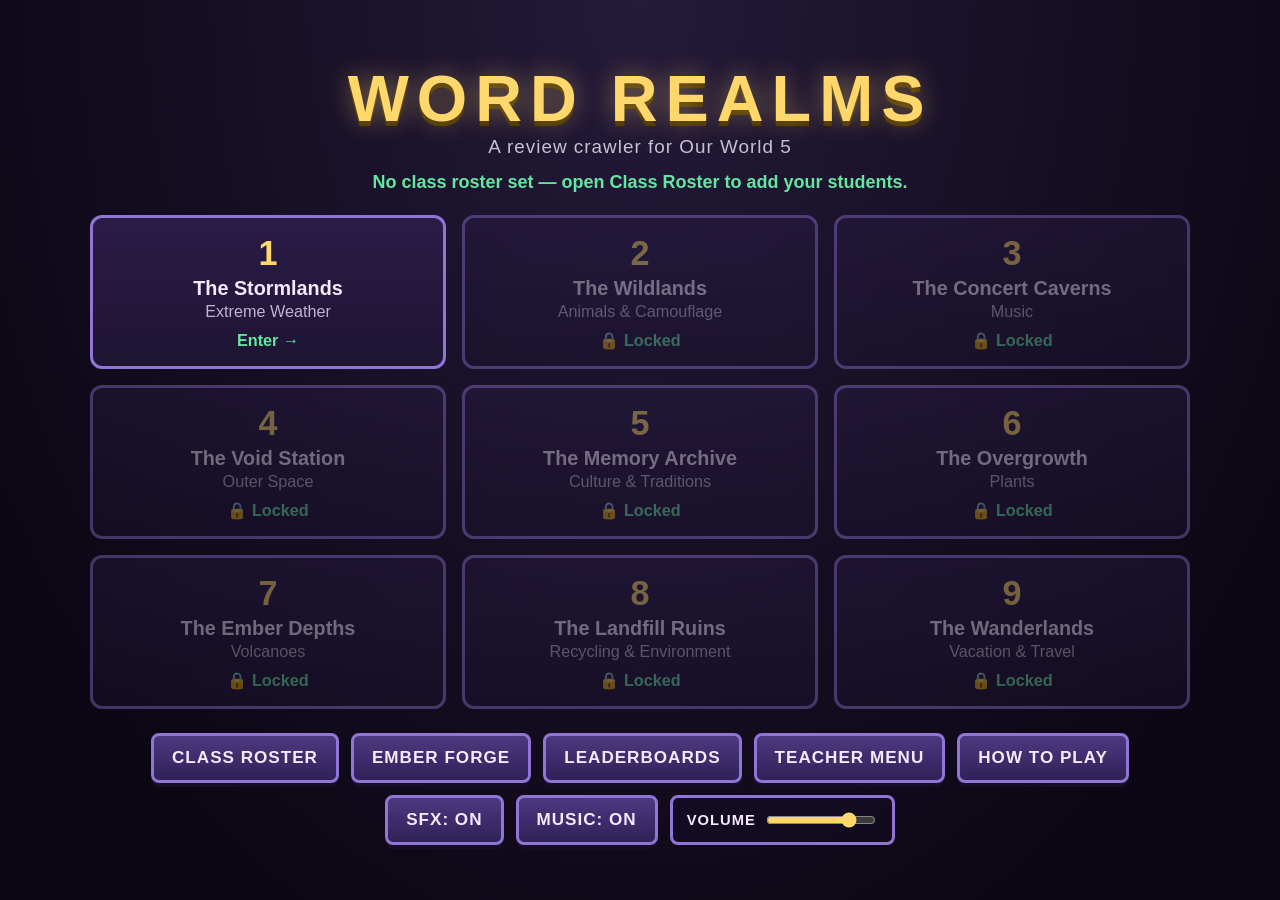
==== index.html @ d99be11b "Add files via upload" ====
<!DOCTYPE html>
<html lang="en">
<head>
<meta charset="UTF-8">
<meta name="viewport" content="width=device-width, initial-scale=1.0">
<title>Word Realms — Our World 5 Review Crawler</title>
<link rel="icon" href="favicon.png">
<link rel="stylesheet" href="css/style.css">
</head>
<body>
<div id="app">

  <!-- ===================== MAIN MENU ===================== -->
  <section id="screen-menu" class="screen active">
    <div class="menu-wrap">
      <h1 class="game-title">WORD REALMS</h1>
      <div class="subtitle">A review crawler for Our World 5</div>
      <div class="class-strip" id="class-strip"></div>
      <div id="realm-select" class="realm-grid"></div>
      <div class="menu-buttons">
        <button id="btn-roster"  class="pixel-btn small">Class Roster</button>
        <button id="btn-forge"   class="pixel-btn small">Ember Forge</button>
        <button id="btn-scores"  class="pixel-btn small">Leaderboards</button>
        <button id="btn-teacher" class="pixel-btn small">Teacher Menu</button>
        <button id="btn-howto"   class="pixel-btn small">How To Play</button>
        <button id="btn-sound"   class="pixel-btn small">SFX: On</button>
        <button id="btn-music"   class="pixel-btn small">Music: On</button>
        <label class="vol-wrap">Volume
          <input id="vol-slider" type="range" min="0" max="100" value="80">
        </label>
      </div>
    </div>
  </section>

  <!-- ===================== ROSTER ===================== -->
  <section id="screen-roster" class="screen">
    <div class="panel-card">
      <h2>Class Roster</h2>
      <p>The game picks a student at random for each turn. Enter the class
         name and one student per line.</p>
      <label class="field-label">Class name</label>
      <input id="roster-class" type="text" placeholder="e.g. 5B0" maxlength="20">
      <label class="field-label">Party name <span class="inv-note">— what this class calls their adventuring party</span></label>
      <input id="roster-party" type="text" placeholder="e.g. The Thunder Wolves" maxlength="28">
      <label class="field-label">Students (one per line)</label>
      <textarea id="roster-names" rows="9"
        placeholder="GORD&#10;MINH&#10;LAN&#10;KHANH"></textarea>
      <div class="roster-count" id="roster-count"></div>
      <div class="row-buttons">
        <button id="roster-save"  class="pixel-btn">Save Roster</button>
        <button id="roster-close" class="pixel-btn ghost">Back</button>
      </div>
    </div>
  </section>

  <!-- ===================== EMBER FORGE ===================== -->
  <section id="screen-forge" class="screen">
    <div class="panel-card wide">
      <h2>The Ember Forge</h2>
      <p class="shop-intro">Ember is what the storm leaves behind — banked at the
         end of every run, won or lost. Spend it here and the upgrade is
         <b>permanent for this class</b>.
         <span class="shop-purse">Ember: <b id="forge-ember">0</b></span></p>
      <div class="tile-grid" id="forge-grid"></div>
      <div class="shop-feedback" id="forge-feedback"></div>
      <div class="row-buttons">
        <button id="forge-close" class="pixel-btn">Back</button>
      </div>
    </div>
  </section>

  <!-- ===================== LEADERBOARDS ===================== -->
  <section id="screen-scores" class="screen">
    <div class="panel-card wide">
      <h2>Leaderboards</h2>
      <div class="tabs">
        <button class="tab-btn active" data-tab="tab-class">Classes</button>
        <button class="tab-btn" data-tab="tab-students">Warriors</button>
      </div>
      <div id="tab-class" class="tab-panel active"></div>
      <div id="tab-students" class="tab-panel"></div>
      <button id="scores-close" class="pixel-btn">Back</button>
    </div>
  </section>

  <!-- ===================== TEACHER ===================== -->
  <section id="screen-teacher" class="screen">
    <div class="panel-card">
      <h2>Teacher Menu</h2>
      <div id="teacher-pin-view">
        <p>Enter PIN to manage realm access.</p>
        <input id="pin-input" type="password" maxlength="6" inputmode="numeric"
               placeholder="PIN">
        <button id="pin-submit" class="pixel-btn">Unlock</button>
        <p class="hint">Default PIN is 1234 — change it in js/config.js</p>
        <div id="pin-error" class="error-text"></div>
      </div>
      <div id="teacher-controls" style="display:none;">
        <p>Tick a realm to open it for the class.</p>
        <div id="teacher-realm-list" class="teacher-realm-list"></div>
        <label class="teacher-row">
          <input type="checkbox" id="auto-unlock-toggle">
          Auto-unlock the next realm when this class clears one
        </label>
        <label class="teacher-row">
          <input type="checkbox" id="perks-toggle">
          Ember Forge perks active for this class
        </label>

        <label class="teacher-row">
          <input type="checkbox" id="coach-toggle">
          Explain each mechanic the first time it appears
        </label>
        <label class="teacher-row">
          <input type="checkbox" id="short-toggle">
          Short realm — a 9-room map for a single period
        </label>

        <h3 class="inv-head">Save file <span class="inv-note">— this is the only copy</span></h3>
        <div class="row-buttons" style="margin-top:6px;">
          <button id="btn-save-export" class="pixel-btn small">Download save</button>
          <label class="pixel-btn small" style="cursor:pointer;">Restore from file
            <input id="save-import-file" type="file" accept="application/json" style="display:none;">
          </label>
          <button id="btn-coach-reset" class="pixel-btn small ghost">Reset explanations</button>
        </div>

        <h3 class="inv-head">Class list <span class="inv-note">— remove a student who has left</span></h3>
        <div id="teacher-students" class="teacher-student-list"></div>

        <div class="danger-zone">
          <button id="btn-reset-run"  class="pixel-btn danger">Reset Current Run</button>
          <button id="btn-new-term"   class="pixel-btn danger">New Term (keep the class list)</button>
          <button id="btn-factory"    class="pixel-btn danger">Factory Reset (wipe everything)</button>
        </div>
        <div id="confirm-box" class="confirm-box" style="display:none;">
          <div id="confirm-text"></div>
          <div class="row-buttons">
            <button id="confirm-yes" class="pixel-btn danger">Yes, do it</button>
            <button id="confirm-no"  class="pixel-btn ghost">Cancel</button>
          </div>
        </div>
      </div>
      <button id="btn-teacher-close" class="pixel-btn ghost">Close</button>
    </div>
  </section>

  <!-- ===================== HOW TO PLAY ===================== -->
  <section id="screen-howto" class="screen">
    <div class="panel-card wide">
      <h2>How To Play</h2>
      <ul class="howto-list">
        <li><b>Choose a hero</b> at the start of each run - each begins with a
            different advantage.</li>
        <li>The game picks one student per turn. Use <b>Reroll</b> if they're absent.</li>
        <li><b>Fight</b> rooms take 2 correct answers, <b>Elite</b> rooms take 5.
            Elites always drop a relic.</li>
        <li>Watch the monster's <b>intent</b> underneath it - it tells you what is
            coming and when. Its clock counts down one step per
            answer from anyone in the class, not only when you answer wrongly.</li>
        <li><b>Last Stand.</b> The first time the party runs out of hearts, one
            student gets a single sudden-death question. Answer it and the party
            gets back up with one heart. Miss it and the run is over. Once per
            run only.</li>
        <li><b>Grammar questions pay more shards but cost 2 hearts if you get them
            wrong.</b> Vocabulary costs 1.</li>
        <li><b>Brace</b> to defend: you still answer a question, but a correct answer
            blocks the incoming attack instead of damaging the monster, and clears
            any debuff.</li>
        <li><b>Stakes.</b> Before the options appear, decide how much you are
            putting on the answer. <b>SAFE</b> plays normally. <b>RISKY</b> pays
            double shards and makes a mistake cost double. Backing yourself when
            you know it is the whole skill.</li>
        <li><b>Focus</b> — once per fight, the whole class answers together.
            Get it right and 2 answers are struck off the monster's clock. It
            buys time, never damage, so the fight runs <i>longer</i>.</li>
        <li>At a <b>Campfire</b> there is time for <b>one</b> thing only: Mend
            hearts, Repair shields, or Sharpen for a permanent extra heart.</li>
        <li><b>Shields</b> (blue) soak damage before your hearts do and do NOT
            come back on their own. Only a Campfire Repair, a Patch Kit or
            better armour restores them.</li>
        <li>On a question whose clue alone tells you what to say, <b>RISKY</b>
            goes further: the options vanish and you say the answer out loud for
            <b>triple</b> shards. It is never offered where the options ARE the
            question. Nothing in this game ever makes a fight shorter — the
            questions are the point.</li>
        <li><b>Elite rooms ask harder questions</b> — they test whether you can
            use the language, not just recognise it. Wrong costs 2 hearts;
            right pays the most shards in the game. The Boss asks them too.</li>
        <li>You can open the pack <b>during a fight</b>. The student still
            answers their question, but the party doesn't attack that turn.</li>
        <li>Watch the countdown on the monster's intent. It counts in
            <b>answers from anybody</b>, not just your own turns, and turns red
            when the next answer sets it off.</li>
        <li><b>Team Up</b> brings in a partner, but the monster recovers HP while
            you confer.</li>
        <li>Three correct answers in a row blocks the next attack; five gives
            shards and a potion.</li>
        <li><b>Shops</b> appear deeper in the map, once you have shards to spend.</li>
        <li>Between runs, spend banked <b>Ember</b> in the <b>Ember Forge</b> on
            permanent upgrades for your class. A lost run still buys something.</li>
        <li>The <b>Boss</b> tests everything the class hasn't faced yet.</li>
        <li>Lose all hearts a second time and the run ends - but the party banks
            Ember or keeps a relic for next time.</li>
      </ul>
      <button id="btn-howto-close" class="pixel-btn">Close</button>
    </div>
  </section>


  <!-- ===================== HERO SELECT ===================== -->
  <section id="screen-hero" class="screen">
    <div class="hero-select-wrap">
      <h2 class="hero-select-title">CHOOSE YOUR CHAMPION</h2>
      <div class="hero-select-sub" id="hero-select-sub">One hero leads the party through this realm.</div>
      <div class="hero-grid" id="hero-grid"></div>
      <div class="row-buttons hero-select-actions">
        <button id="hero-confirm" class="pixel-btn" disabled>Begin the Descent</button>
        <button id="hero-cancel"  class="pixel-btn ghost">Back</button>
      </div>
    </div>
  </section>

  <!-- ===================== MAP ===================== -->
  <section id="screen-map" class="screen">
    <div class="hud-top">
      <div class="hud-block hud-left">
        <div class="portrait" id="hud-portrait"><img alt=""></div>
        <div class="hud-ident">
          <div class="hero-title" id="hud-hero-name">—</div>
          <div class="party-title" id="hud-party-name">—</div>
          <div class="hearts" id="hud-hearts"></div>
        </div>
      </div>
      <div class="hud-block hud-mid">
        <div class="realm-name" id="hud-realm-name"></div>
        <div class="relic-strip" id="hud-relic-strip"></div>
      </div>
      <div class="hud-block currency">
        <span class="badge"><span class="icon-shard"></span><span id="hud-shards">0</span></span>
        <span class="badge ember"><span class="icon-ember"></span><span id="hud-ember">0</span></span>
        <span class="badge potions" id="hud-potions" title="Potions">No potions</span>
        <span class="badge streak" id="hud-streak" title="Answer streak">Streak 0</span>
        <span class="badge relics" id="hud-relics" title="Relics">—</span>
      </div>
    </div>

    <div class="map-viewport" id="map-viewport">
      <div class="map-canvas" id="map-canvas"></div>
    </div>

    <div class="turn-bar">
      <div class="turn-student">
        <span class="turn-label">Now choosing:</span>
        <span class="student-name" id="map-student">—</span>
        <button id="btn-reroll" class="pixel-btn tiny">Reroll (absent)</button>
      </div>
      <div class="turn-hint" id="turn-hint">Pick a glowing room to enter</div>
      <div class="map-footer">
        <button id="btn-inventory" class="pixel-btn tiny">Inventory</button>
        <button id="btn-recenter"   class="pixel-btn tiny ghost">Recentre</button>
        <button id="btn-map-teacher" class="pixel-btn tiny ghost">Teacher</button>
        <button id="btn-end-run"     class="pixel-btn tiny danger">End Run</button>
        <button id="btn-map-menu"    class="pixel-btn tiny ghost">Menu</button>
      </div>
    </div>
  </section>

  <!-- ===================== ENCOUNTER ===================== -->
  <section id="screen-encounter" class="screen">
    <div class="hud-top">
      <div class="hud-block hud-left">
        <div class="portrait" id="enc-portrait"><img alt=""></div>
        <div class="hud-ident">
          <div class="hero-title" id="enc-hero-name">—</div>
          <div class="party-title" id="enc-party-name">—</div>
          <div class="hearts" id="enc-hearts"></div>
        </div>
      </div>
      <div class="hud-block hud-mid">
        <div class="realm-name" id="enc-realm-name"></div>
        <div class="relic-strip" id="enc-relic-strip"></div>
      </div>
      <div class="hud-block currency">
        <span class="badge"><span class="icon-shard"></span><span id="enc-shards">0</span></span>
        <span class="badge ember"><span class="icon-ember"></span><span id="enc-ember">0</span></span>
      </div>
    </div>

    <div class="corridor" id="corridor">
      <div class="sky" id="corridor-sky"></div>
      <div class="ceiling"></div>
      <div class="floor"></div>
      <div class="wallseg w1"></div>
      <div class="wallseg w2"></div>
      <div class="wallseg w3"></div>
      <div class="wallseg w4"></div>
      <div class="torch t-l"></div>
      <div class="torch t-r"></div>
      <div class="torch t-l2"></div>
      <div class="torch t-r2"></div>

      <div class="combatant hero-side" id="hero-stage">
        <img id="hero-sprite" class="hero-sprite" alt="">
        <div class="shield-row" id="hero-shields"></div>
      </div>
      <!-- The monster's nameplate, HP and intent sit BELOW the sprite. Above
           it they were clipped off the top of the corridor on a 16:9 TV. -->
      <div class="combatant foe-side" id="monster-stage">
        <div class="foe-status" id="monster-status"></div>
        <img id="monster-sprite" class="monster-sprite" alt="">
        <div class="foe-info">
          <div class="foe-info-row">
            <div class="nameplate" id="monster-name"></div>
            <div class="monster-hp" id="monster-hp"></div>
          </div>
          <div class="intent" id="monster-intent"></div>
        </div>
      </div>
      <img id="room-scenery" class="room-scenery" alt="">
      <div class="slash-fx" id="slash-fx"></div>
      <div class="vignette"></div>
      <div class="arena-announce" id="enc-announce"></div>
      <div class="hit-flash" id="hit-flash"></div>
    </div>

    <div class="panel">
      <div class="panel-head">
        <div class="who" id="enc-who">—</div>
        <div class="turn-chip">
          <span class="turn-label">Turn:</span>
          <span class="student-name" id="enc-student">—</span>
          <button id="btn-reroll-enc" class="pixel-btn tiny">Reroll</button>
        </div>
      </div>
      <div class="q" id="enc-question">—</div>
      <div class="stake-gate" id="enc-stake-gate" style="display:none;"></div>
      <div class="commit-say" id="enc-commit-say" style="display:none;">
        <div class="cs-title">Say the answer out loud.</div>
        <div class="cs-sub">The class decides. No options, triple shards.</div>
        <div class="cs-buttons">
          <button class="pixel-btn cs-yes" data-side="enc">They got it</button>
          <button class="pixel-btn danger cs-no" data-side="enc">Not quite</button>
        </div>
      </div>
      <div class="choices" id="enc-choices"></div>
      <div class="panel-foot">
        <div class="enc-feedback" id="enc-feedback"></div>
        <button id="btn-use-item" class="pixel-btn tiny" style="display:none;">Use an Item</button>
        <button id="btn-focus" class="pixel-btn tiny focus">Focus (whole class)</button>
        <button id="btn-brace" class="pixel-btn tiny brace">Brace</button>
        <button id="btn-teamup" class="pixel-btn tiny teamup">Team Up (+1 monster HP)</button>
      </div>
    </div>
  </section>

  <!-- ===================== BOSS ===================== -->
  <section id="screen-boss" class="screen">
    <div class="hud-top">
      <div class="hud-block hud-left">
        <div class="portrait" id="boss-portrait"><img alt=""></div>
        <div class="hud-ident">
          <div class="hero-title" id="boss-hero-name">—</div>
          <div class="party-title" id="boss-party-name">—</div>
          <div class="hearts" id="boss-hearts"></div>
        </div>
      </div>
      <div class="hud-block hud-mid">
        <div class="realm-name" id="boss-realm-name"></div>
        <div class="relic-strip" id="boss-relic-strip"></div>
      </div>
      <div class="hud-block currency">
        <span class="badge"><span class="icon-shard"></span><span id="boss-shards">0</span></span>
      </div>
    </div>

    <div class="corridor boss-corridor" id="boss-corridor">
      <div class="sky" id="boss-sky"></div>
      <div class="ceiling"></div>
      <div class="floor"></div>
      <div class="wallseg w1"></div>
      <div class="wallseg w2"></div>
      <div class="wallseg w3"></div>
      <div class="wallseg w4"></div>
      <div class="combatant hero-side" id="boss-hero-stage">
        <img id="boss-hero-sprite" class="hero-sprite" alt="">
        <div class="shield-row" id="boss-hero-shields"></div>
      </div>
      <div class="combatant foe-side huge" id="boss-stage">
        <div class="foe-status" id="boss-status"></div>
        <img id="boss-sprite" class="monster-sprite boss-sprite" alt="">
        <div class="foe-info">
          <div class="foe-info-row">
            <div class="nameplate" id="boss-name"></div>
            <div class="monster-hp boss-hp" id="boss-hp"></div>
          </div>
          <div class="intent" id="boss-intent"></div>
        </div>
      </div>
      <div class="slash-fx" id="boss-slash-fx"></div>
      <div class="vignette"></div>
      <div class="arena-announce" id="boss-announce"></div>
      <div class="hit-flash" id="boss-hit-flash"></div>
    </div>

    <div class="panel">
      <div class="panel-head">
        <div class="who" id="boss-who">—</div>
        <div class="turn-chip">
          <span class="turn-label">Turn:</span>
          <span class="student-name" id="boss-student">—</span>
          <button id="btn-reroll-boss" class="pixel-btn tiny">Reroll</button>
        </div>
      </div>
      <div class="q" id="boss-question">—</div>
      <div class="stake-gate" id="boss-stake-gate" style="display:none;"></div>
      <div class="commit-say" id="boss-commit-say" style="display:none;">
        <div class="cs-title">Say the answer out loud.</div>
        <div class="cs-sub">The class decides. No options, triple shards.</div>
        <div class="cs-buttons">
          <button class="pixel-btn cs-yes" data-side="boss">They got it</button>
          <button class="pixel-btn danger cs-no" data-side="boss">Not quite</button>
        </div>
      </div>
      <div class="choices" id="boss-choices"></div>
      <div class="panel-foot">
        <div class="enc-feedback" id="boss-feedback"></div>
        <button id="btn-use-item-boss" class="pixel-btn tiny" style="display:none;">Use an Item</button>
        <button id="btn-focus-boss" class="pixel-btn tiny focus">Focus (whole class)</button>
        <button id="btn-brace-boss" class="pixel-btn tiny brace">Brace</button>
        <button id="btn-teamup-boss" class="pixel-btn tiny teamup">Team Up (+1 boss HP)</button>
      </div>
    </div>
  </section>

  <!-- ===================== RESULT ===================== -->
  <section id="screen-result" class="screen">
    <div class="panel-card result-card">
      <h2 id="result-title">Realm Cleared!</h2>
      <div id="result-body"></div>
      <div class="row-buttons">
        <button id="btn-play-again" class="pixel-btn">Play This Realm Again</button>
        <button id="btn-result-menu" class="pixel-btn ghost">Back to Menu</button>
      </div>
    </div>
  </section>


  <!-- ===================== PAUSE ===================== -->
  <div id="pause-layer" class="pause-layer">
    <div class="pause-card">
      <div class="pause-title">PAUSED</div>
      <div class="pause-sub" id="pause-sub">The storm waits.</div>
      <div class="pause-buttons">
        <div class="pause-vol">
          <label for="pause-music-vol">Music volume</label>
          <input id="pause-music-vol" type="range" min="0" max="100" value="80">
          <span id="pause-music-val">80%</span>
          <button id="pause-music-toggle" class="pixel-btn tiny ghost">Music: On</button>
        </div>
        <button id="pause-resume"  class="pixel-btn">Resume</button>
        <button id="pause-award"   class="pixel-btn" style="display:none;">Award this answer</button>
        <button id="pause-restart" class="pixel-btn ghost">Restart this realm</button>
        <button id="pause-teacher" class="pixel-btn ghost">Teacher Menu</button>
        <button id="pause-exit"    class="pixel-btn danger">Exit to Menu</button>
      </div>
      <div class="pause-hint">Press <b>ESC</b> to resume</div>
    </div>
  </div>

  <!-- ===================== REWARD / INFO POPUP ===================== -->
  <div id="popup-layer" class="popup-layer">
    <div class="popup-card" id="popup-card">
      <div class="popup-banner" id="popup-banner">REWARD</div>
      <img class="popup-icon" id="popup-icon" alt="">
      <div class="popup-title" id="popup-title"></div>
      <div class="popup-effect" id="popup-effect"></div>
      <div class="popup-desc" id="popup-desc"></div>
      <div class="popup-extra" id="popup-extra"></div>
      <button id="popup-continue" class="pixel-btn">Continue</button>
    </div>
  </div>

  <!-- ===================== INVENTORY ===================== -->
  <section id="screen-inventory" class="screen">
    <div class="panel-card wide">
      <h2>Party Inventory</h2>
      <div class="inv-summary" id="inv-summary"></div>
      <h3 class="inv-head">Equipment <span class="inv-note">— one weapon, one armour</span></h3>
      <div class="tile-grid" id="inv-gear"></div>
      <h3 class="inv-head">Relics <span class="inv-note">— permanent for this run</span></h3>
      <div class="tile-grid" id="inv-relics"></div>
      <h3 class="inv-head">Potions <span class="inv-note">— one use each</span></h3>
      <div class="tile-grid" id="inv-potions"></div>
      <div class="row-buttons">
        <button id="inv-close" class="pixel-btn">Back</button>
      </div>
    </div>
  </section>

  <!-- ===================== SHOP ===================== -->
  <section id="screen-shop" class="screen">
    <div class="panel-card wide">
      <img class="shop-stall" id="shop-stall" src="assets/scenery/stall.png" alt="">
      <h2>The Storm Pedlar</h2>
      <p class="shop-intro">"Shards for goods, no haggling. The storm waits for
         no one." <span class="shop-purse">Shards: <b id="shop-shards">0</b></span></p>
      <h3 class="inv-head">Relics</h3>
      <div class="tile-grid" id="shop-relics"></div>
      <h3 class="inv-head">Potions</h3>
      <h3 class="shop-head">Weapons &amp; Armour</h3>
      <div class="tile-grid" id="shop-gear"></div>
      <div class="tile-grid" id="shop-potions"></div>
      <div class="shop-feedback" id="shop-feedback"></div>
      <div class="row-buttons">
        <button id="shop-leave" class="pixel-btn">Leave the shop</button>
      </div>
    </div>
  </section>

</div>

<script src="js/config.js"></script>
<script src="js/audio.js"></script>
<script src="js/music.js"></script>
<script src="js/announce.js"></script>
<script src="js/items.js"></script>
<script src="js/heroes.js"></script>
<script src="js/forge.js"></script>
<script src="js/stakes.js"></script>
<script src="js/coach.js"></script>
<script src="js/content.js"></script>
<script src="js/mapgen.js"></script>
<script src="js/combat.js"></script>
<script src="js/state.js"></script>
<script src="js/ui.js"></script>
<script src="js/main.js"></script>
</body>
</html>
---- css/style.css ----
/* ===========================================================================
   WORD REALMS - stylesheet
   Text is deliberately large: this is read from across a classroom on a TV.
   =========================================================================== */
:root {
  --bg:          #120b1e;
  --panel:       #1e1433;
  --panel-light: #2a1c46;
  --accent:      #7a5ec4;
  --accent-light:#9075d6;
  --gold:        #ffd76a;
  --good:        #63e6a0;
  --bad:         #ff5470;
  --text:        #f4e9ff;
  --ink:         #0c0714;
}
* { box-sizing: border-box; }
html, body {
  margin: 0; padding: 0; height: 100%;
  background: var(--bg); color: var(--text);
  font-family: 'Trebuchet MS', 'Segoe UI', Tahoma, sans-serif;
  font-size: 18px;
  overflow: hidden;
}
img { image-rendering: pixelated; image-rendering: crisp-edges; }
#app { position: relative; width: 100vw; height: 100vh; }

.screen {
  position: absolute; inset: 0;
  display: none; flex-direction: column;
  background: radial-gradient(ellipse at top, #241a3a 0%, #0c0714 80%);
}
.screen.active { display: flex; }

/* ---------------------------- buttons / cards ---------------------------- */
.pixel-btn {
  font-family: inherit; font-weight: 800; letter-spacing: 1px;
  text-transform: uppercase; color: var(--text); font-size: 1rem;
  background: linear-gradient(#4c3980, #2f2159);
  border: 3px solid var(--accent-light); border-radius: 8px;
  padding: 14px 24px; cursor: pointer; box-shadow: 0 4px 0 #150e26;
  transition: transform .05s ease, filter .1s ease;
}
.pixel-btn:hover  { filter: brightness(1.18); }
.pixel-btn:active { transform: translateY(3px); box-shadow: 0 1px 0 #150e26; }
.pixel-btn.small  { font-size: .95rem; padding: 12px 18px; }
.pixel-btn.tiny   { font-size: .8rem;  padding: 8px 12px; box-shadow: 0 3px 0 #150e26; }
.pixel-btn.ghost  { background: transparent; box-shadow: none; }
.pixel-btn.danger { background: linear-gradient(#803949, #591626); border-color: var(--bad); }
.pixel-btn.teamup { background: linear-gradient(#2f6a5c, #1c4238); border-color: var(--good); }
.pixel-btn:disabled { opacity: .4; cursor: not-allowed; filter: grayscale(.6); }

.panel-card {
  margin: auto; max-width: 780px; width: 92%; max-height: 92vh; overflow-y: auto;
  background: linear-gradient(var(--panel-light), var(--panel));
  border: 3px solid var(--accent); border-radius: 16px;
  padding: 30px 34px; box-shadow: 0 14px 44px rgba(0,0,0,.55);
}
.panel-card.wide { max-width: 1000px; }
.panel-card h2 { margin: 0 0 14px; color: var(--gold); font-size: 2rem; letter-spacing: 1px; }
.panel-card p  { line-height: 1.55; }
.panel-card .hint { font-size: .85rem; opacity: .7; }
.error-text { color: var(--bad); min-height: 1.2em; font-weight: 700; }
.row-buttons { display: flex; gap: 12px; flex-wrap: wrap; margin-top: 18px; }

.field-label { display:block; margin: 14px 0 6px; font-weight: 700; color: var(--gold); }
input[type=text], input[type=password], textarea {
  width: 100%; font-family: inherit; font-size: 1.05rem; padding: 12px 14px;
  border-radius: 8px; border: 2px solid var(--accent);
  background: #10081c; color: var(--text);
}
textarea { resize: vertical; line-height: 1.5; }
#pin-input { width: auto; margin-right: 10px; }
.roster-count { margin-top: 10px; color: var(--good); font-weight: 700; }

.teacher-realm-list { display: flex; flex-direction: column; gap: 10px; margin: 16px 0; }
.teacher-row { display: flex; align-items: center; gap: 10px; font-size: 1rem; }
.teacher-row input { width: 20px; height: 20px; }
.danger-zone { display: flex; gap: 12px; flex-wrap: wrap; margin-top: 20px;
  border-top: 2px solid #4a2a3a; padding-top: 18px; }
.confirm-box { margin-top: 16px; padding: 16px; border: 2px solid var(--bad);
  border-radius: 10px; background: rgba(90,20,35,.35); }
.howto-list { line-height: 1.7; font-size: 1.05rem; padding-left: 22px; }
.howto-list li { margin-bottom: 10px; }

/* ------------------------------- menu ----------------------------------- */
.menu-wrap { margin: auto; text-align: center; max-width: 1100px; width: 94%; }
.game-title {
  font-size: 3.6rem; letter-spacing: 8px; margin: 6px 0 0; color: var(--gold);
  text-shadow: 0 0 24px rgba(255,215,106,.45), 0 5px 0 #4a3200;
}
.subtitle { opacity: .8; margin-bottom: 14px; letter-spacing: 1px; font-size: 1.05rem; }
.class-strip { margin-bottom: 18px; font-weight: 800; color: var(--good); min-height: 1.4em; }
.realm-grid { display: grid; grid-template-columns: repeat(3, 1fr); gap: 16px; margin-bottom: 24px; }
.realm-card {
  background: linear-gradient(var(--panel-light), var(--panel));
  border: 3px solid var(--accent-light); border-radius: 12px;
  padding: 16px 12px; cursor: pointer; transition: transform .1s ease;
}
.realm-card:hover:not(.locked):not(.notready) { transform: translateY(-4px); border-color: var(--gold); }
.realm-card.locked, .realm-card.notready { opacity: .42; cursor: not-allowed; }
.realm-card-num   { font-size: 1.9rem; color: var(--gold); font-weight: 900; }
.realm-card-name  { font-weight: 800; margin-top: 4px; font-size: 1.1rem; }
.realm-card-theme { font-size: .9rem; opacity: .75; margin-top: 2px; }
.realm-card-status{ margin-top: 10px; font-size: .9rem; color: var(--good); font-weight: 700; }
.menu-buttons { display: flex; gap: 12px; justify-content: center; flex-wrap: wrap; }

/* -------------------------------- HUD ----------------------------------- */
.hud-top {
  display: flex; align-items: center; justify-content: space-between;
  padding: 7px 20px; background: linear-gradient(#000000dd, #00000055 70%, transparent);
  position: relative; z-index: 6; gap: 14px;
}
.hud-mid { display: flex; flex-direction: column; align-items: center; gap: 5px; min-width: 0; }
.hud-mid .realm-name { font-weight: 800; letter-spacing: 1px; color: var(--gold); font-size: .95rem; }
.hud-block.currency { display: flex; gap: 10px; align-items: center; }
.badge {
  display: inline-flex; align-items: center; gap: 8px; font-size: 1.05rem;
  background: rgba(20,12,36,.78); border: 2px solid var(--accent);
  border-radius: 10px; padding: 6px 12px; font-weight: 800;
}
.badge.ember  { border-color: #ff9d5c; }
.badge.relics { border-color: var(--good); font-size: .85rem; max-width: 260px;
  overflow: hidden; text-overflow: ellipsis; white-space: nowrap; }
.icon-shard { width: 16px; height: 16px; display: inline-block;
  background: linear-gradient(135deg,#7ee8ff,#3ea0ff);
  clip-path: polygon(50% 0%,100% 38%,80% 100%,20% 100%,0% 38%); }
.icon-ember { width: 16px; height: 16px; display: inline-block; border-radius: 50%;
  background: radial-gradient(circle,#ffe08a,#ff8a3d); }

/* hearts: rotated square + two circles so the halves fuse into one point */
.hearts { display: flex; gap: 7px; }
.heart-icon { position: relative; width: 26px; height: 24px; }
.heart-icon i {
  position: absolute; background: var(--bad); display: block;
}
/* geometry: a 15px square rotated 45deg gives the bottom point; the two
   circles are diameter-15 and centred on the square's two UPPER edges. */
.heart-icon .sq { top: 6px;   left: 5px;    width: 15px; height: 15px; transform: rotate(45deg); }
.heart-icon .c1 { top: 0.7px; left: -0.3px; width: 15px; height: 15px; border-radius: 50%; }
.heart-icon .c2 { top: 0.7px; left: 10.3px; width: 15px; height: 15px; border-radius: 50%; }
.heart-icon.empty i { background: #3a2a4a; }
.heart-icon.losing { animation: heartPop .5s ease; }
@keyframes heartPop {
  0%   { transform: scale(1); filter: brightness(2); }
  40%  { transform: scale(1.5); filter: brightness(2.4); }
  100% { transform: scale(1); filter: brightness(1); }
}

/* -------------------------------- MAP ----------------------------------- */
.map-viewport { flex: 1; position: relative; overflow: hidden; }
.map-canvas { position: absolute; top: 0; left: 0; transition: transform .55s cubic-bezier(.4,0,.2,1); }
.map-svg { position: absolute; top: 0; left: 0; pointer-events: none; }
.edge          { stroke: #4a3a72; stroke-width: 3; stroke-linecap: round; }
.edge.open     { stroke: #8f7ac0; stroke-width: 3; stroke-dasharray: 7 7; }
.edge.traveled { stroke: var(--gold); stroke-width: 5; }

.map-node {
  position: absolute; transform: translate(-50%,-50%);
  width: 74px; height: 74px; cursor: default;
  display: flex; align-items: center; justify-content: center;
}
.map-node img { width: 100%; height: 100%; display: block; }
.map-node .node-label {
  position: absolute; top: 78px; left: 50%; transform: translateX(-50%);
  font-size: .78rem; white-space: nowrap; opacity: .85; font-weight: 700;
  text-shadow: 0 2px 4px #000;
}
.map-node.type-boss { width: 104px; height: 104px; }
.map-node.type-boss .node-label { top: 106px; color: var(--bad); font-size: .95rem; }
.map-node.unreachable { filter: brightness(.5) saturate(.5); }
.map-node.visited     { filter: brightness(.78) saturate(.85); }
.map-node.visited::after {
  content: '✓'; position: absolute; top: -4px; right: -4px;
  background: var(--good); color: #0c2a1c; font-weight: 900; font-size: .8rem;
  width: 22px; height: 22px; border-radius: 50%;
  display: flex; align-items: center; justify-content: center;
  border: 2px solid #0c2a1c;
}
.map-node.reachable { cursor: pointer; animation: roomPulse 1.5s infinite; }
.map-node.reachable:hover { transform: translate(-50%,-50%) scale(1.09); }
@keyframes roomPulse {
  0%,100% { filter: drop-shadow(0 0 6px rgba(255,215,106,.55)); }
  50%     { filter: drop-shadow(0 0 20px rgba(255,215,106,1)); }
}
.map-node.type-elite.reachable  { animation: elitePulse 1.3s infinite; }
.map-node.type-boss.reachable   { animation: elitePulse 1.1s infinite; }
@keyframes elitePulse {
  0%,100% { filter: drop-shadow(0 0 8px rgba(255,90,110,.6)); }
  50%     { filter: drop-shadow(0 0 24px rgba(255,90,110,1)); }
}
.elite-warning {
  position: absolute; top: -14px; left: 50%; transform: translateX(-50%);
  background: var(--bad); color: #2a0810; font-size: .65rem; font-weight: 900;
  padding: 2px 7px; border-radius: 5px; white-space: nowrap;
  border: 2px solid #2a0810;
}

/* lantern totem + footprints */
.totem {
  position: absolute; width: 46px; height: 72px; z-index: 4;
  transform: translate(-50%,-88%); pointer-events: none;
  background: url('../assets/nodes/totem_lantern.png') no-repeat center/contain;
  filter: drop-shadow(0 0 14px rgba(255,190,90,.8));
  transition: left .85s cubic-bezier(.4,0,.2,1), top .85s cubic-bezier(.4,0,.2,1);
  animation: totemBob 1.6s ease-in-out infinite;
}
@keyframes totemBob {
  0%,100% { margin-top: 0; }
  50%     { margin-top: -6px; }
}
.footprint {
  position: absolute; width: 16px; height: 20px; z-index: 3; opacity: 0;
  transform: translate(-50%,-50%); pointer-events: none;
  background: url('../assets/nodes/footprint.png') no-repeat center/contain;
  animation: stepFade 2.4s ease forwards;
}
@keyframes stepFade {
  0%   { opacity: 0; }
  15%  { opacity: .95; }
  70%  { opacity: .55; }
  100% { opacity: 0; }
}

/* turn bar under the map */
.turn-bar {
  background: linear-gradient(transparent, #000000dd 40%);
  padding: 12px 22px 16px; display: flex; align-items: center;
  justify-content: space-between; gap: 16px; flex-wrap: wrap;
}
.turn-student { display: flex; align-items: center; gap: 12px; }
.turn-label { opacity: .75; font-size: .95rem; }
.student-name {
  font-size: 1.6rem; font-weight: 900; color: var(--gold); letter-spacing: 2px;
  text-shadow: 0 2px 6px #000;
}
.turn-hint { color: var(--good); font-weight: 800; font-size: 1.05rem; }
.map-footer { display: flex; gap: 8px; }

/* ----------------------------- CORRIDOR --------------------------------- */
.corridor { position: relative; flex: 1; overflow: hidden; background: var(--ink); }
.corridor.shake { animation: shake .42s; }
@keyframes shake {
  0%,100% { transform: translate(0,0); }
  15% { transform: translate(-9px,4px); }
  30% { transform: translate(8px,-5px); }
  45% { transform: translate(-7px,-3px); }
  60% { transform: translate(6px,4px); }
  80% { transform: translate(-4px,2px); }
}

/* Gradient sky seen through the far end of the corridor, behind the monster.
   Sized to sit exactly inside the innermost wall segment (.w4). */
/* The realm's gradient sits UNDER the semi-transparent tile layers, so the
   whole corridor is tinted by the storm rather than showing a flat panel.
   .sky itself is a full-bleed overlay that carries the lightning. */
.sky {
  position: absolute; inset: 0; z-index: 5; pointer-events: none;
  overflow: hidden; mix-blend-mode: screen;
}
.corridor[data-realmsky="storm"] {
  background:
    radial-gradient(ellipse 70% 50% at 50% 42%, #4c3a8e 0%, #2c2058 45%, #140d28 100%),
    linear-gradient(180deg, #241a4a 0%, #150c2a 100%);
}
/* drifting cloud haze, also under the tiles */
.corridor[data-realmsky="storm"]::before,
.corridor[data-realmsky="storm"]::after {
  content: ''; position: absolute; z-index: 0; border-radius: 50%;
  background: rgba(160,180,255,.10); filter: blur(22px);
}
.corridor[data-realmsky="storm"]::before { left: 2%;  top: 8%;  width: 44%; height: 26%; animation: drift 34s linear infinite; }
.corridor[data-realmsky="storm"]::after  { left: 52%; top: 14%; width: 50%; height: 24%; animation: drift 48s linear infinite reverse; }
@keyframes drift { 0% { transform: translateX(-30%);} 100% { transform: translateX(120%);} }

/* full-scene lightning wash */
.sky-flash {
  position: absolute; inset: 0; opacity: 0;
  background: radial-gradient(ellipse at 50% 20%, rgba(210,225,255,.85) 0%, rgba(150,170,255,.35) 40%, transparent 72%);
  animation: skyFlash 9s ease-in-out infinite;
}
.sky-flash.f2 { animation-duration: 13s; animation-delay: 4.5s; }
@keyframes skyFlash {
  0%, 86%, 100% { opacity: 0; }
  88% { opacity: .55; }
  89% { opacity: .12; }
  91% { opacity: .42; }
  95% { opacity: 0; }
}

.sky-bolt {
  position: absolute; width: 18px; background: #eef2ff; opacity: 0;
  clip-path: polygon(52% 0%,18% 44%,44% 44%,8% 100%,90% 38%,56% 38%);
  filter: drop-shadow(0 0 22px #fff3c4) drop-shadow(0 0 46px rgba(150,190,255,.85));
  animation: flashBolt 7s ease-in-out infinite;
}
/* the big JS-driven strike: brighter, wider, and thunder lands with it */
.sky-bolt.strike {
  animation: boltStrike .6s steps(1, end);
}
@keyframes boltStrike {
  0%   { opacity: 0;   transform: scaleX(1); }
  8%   { opacity: 1;   transform: scaleX(1.5); }
  18%  { opacity: .15; transform: scaleX(1); }
  26%  { opacity: 1;   transform: scaleX(1.35); }
  42%  { opacity: .5;  transform: scaleX(1); }
  60%  { opacity: .9;  transform: scaleX(1.2); }
  100% { opacity: 0;   transform: scaleX(1); }
}
.sky-wash {
  position: absolute; inset: 0; opacity: 0; pointer-events: none;
  background:
    radial-gradient(ellipse 120% 90% at 50% 0%, rgba(226,238,255,.95) 0%,
                    rgba(160,190,255,.55) 35%, transparent 78%);
}
.sky-wash.go { animation: washStrike .76s steps(1, end); }
@keyframes washStrike {
  0%   { opacity: 0; }
  8%   { opacity: 1; }
  18%  { opacity: .1; }
  26%  { opacity: .9; }
  44%  { opacity: .25; }
  62%  { opacity: .6; }
  100% { opacity: 0; }
}
.sky-bolt.b2 { animation-duration: 11s; animation-delay: 3.2s; }
.sky-bolt.b3 { animation-duration: 9s;  animation-delay: 5.6s; }
@keyframes flashBolt {
  0%, 88%, 100% { opacity: 0; }
  90%  { opacity: .95; }
  92%  { opacity: .25; }
  94%  { opacity: .85; }
  97%  { opacity: 0; }
}

/* A painted backdrop replaces the procedural brickwork entirely. The art is
   authored at exactly the corridor's proportions (640x234 true pixels), so it
   is stretched to fill rather than cropped - nothing is ever cut off. */
/* The art is 16:9 and the corridor is a wide strip, so COVER fills the width
   edge to edge and crops from the bottom - which is the dark, empty foreground
   the question panel sits in front of anyway. Anchoring to the top keeps the
   battlements, the breach and the lightning, which is the whole picture. */
.corridor.has-backdrop {
  background-repeat: no-repeat;
  background-position: center top;
  background-size: cover;
  image-rendering: pixelated;
}
.corridor.has-backdrop .ceiling,
.corridor.has-backdrop .floor,
.corridor.has-backdrop .wallseg,
.corridor.has-backdrop .torch { display: none; }
.corridor.has-backdrop::before,
.corridor.has-backdrop::after { display: none; }

.corridor .ceiling, .corridor .floor, .corridor .wallseg {
  position: absolute; background-repeat: repeat; image-rendering: pixelated;
}
.corridor .ceiling {
  left:0; right:0; top:0; height:32%; opacity:.48; z-index:1;
  background-image: url('../assets/tiles/ceiling_storm.png'); background-size: 72px 72px;
}
.corridor .floor {
  left:0; right:0; bottom:0; height:38%; opacity:.82; z-index:1;
  background-image: url('../assets/tiles/floor_storm.png'); background-size: 72px 72px;
}
.corridor .wallseg {
  left:50%; top:50%; transform: translate(-50%,-50%);
  background-image: url('../assets/tiles/wall_storm.png'); background-size: 54px 54px;
  border: solid rgba(0,0,0,.35);
}
.corridor .w1 { width:98%; height:78%; border-width:18px; opacity:.30; }
.corridor .w2 { width:74%; height:58%; border-width:16px; opacity:.50; }
.corridor .w3 { width:50%; height:40%; border-width:12px; opacity:.75; z-index:2; background-color:transparent; }
.corridor .w4 { width:28%; height:24%; border-width:10px; opacity:.9; background-color: transparent; z-index:2; }

.corridor .torch {
  position: absolute; width: 40px; height: 74px;
  background: url('../assets/tiles/torch.png') no-repeat center/contain;
  filter: drop-shadow(0 0 16px rgba(255,160,60,.85));
  animation: flicker 1.7s ease-in-out infinite;
}
@keyframes flicker {
  0%,100% { filter: drop-shadow(0 0 12px rgba(255,150,50,.7))  brightness(1); }
  40%     { filter: drop-shadow(0 0 22px rgba(255,190,80,1))    brightness(1.18); }
  70%     { filter: drop-shadow(0 0 15px rgba(255,160,60,.85))  brightness(.95); }
}
.corridor .t-l  { left: 7%;  top: 38%; }
.corridor .t-r  { right: 7%; top: 38%; }
.corridor .t-l2 { left: 22%; top: 44%; transform: scale(.78); }
.corridor .t-r2 { right: 22%;top: 44%; transform: scale(.78); }

/* monster staging + animation states */

.monster-sprite {
  max-height: 300px; max-width: 42vw; display: block;
  /* Never distort. sizeSprite() in ui.js keeps the width in proportion, and
     this is the backstop if any code path sets a width directly. */
  object-fit: contain; height: auto;
  filter: drop-shadow(0 12px 24px rgba(0,0,0,.55));
  animation: idleBob 2.4s ease-in-out infinite;
}
.monster-sprite.boss-sprite { max-height: 420px; max-width: 38vw; }
.monster-sprite:not([src]), .monster-sprite[src=""] { display: none; }
@keyframes idleBob {
  0%,100% { transform: translateY(0)    scale(1); }
  50%     { transform: translateY(-14px) scale(1.015); }
}
.monster-sprite.hurt  { animation: monsterHurt .5s ease; }
@keyframes monsterHurt {
  0%   { transform: translate(0,0)      scale(1);    filter: brightness(1); }
  20%  { transform: translate(26px,-8px) scale(.94); filter: brightness(3) saturate(0); }
  45%  { transform: translate(-12px,4px) scale(1.02);filter: brightness(2); }
  100% { transform: translate(0,0)      scale(1);    filter: brightness(1); }
}
.monster-sprite.attack { animation: monsterAttack .6s cubic-bezier(.3,-0.6,.5,1.6); }
@keyframes monsterAttack {
  0%   { transform: translate(0,0)        scale(1); }
  25%  { transform: translate(0,26px)     scale(.9); }
  55%  { transform: translate(0,-70px)    scale(1.5); filter: brightness(1.35); }
  75%  { transform: translate(0,-30px)    scale(1.25); }
  100% { transform: translate(0,0)        scale(1); }
}
.monster-sprite.dying { animation: monsterDie .8s ease forwards; }
@keyframes monsterDie {
  0%   { transform: translateY(0) rotate(0)    scale(1);   opacity: 1; }
  30%  { transform: translateY(-10px) rotate(-8deg) scale(1.05); opacity: 1; filter: brightness(2.2); }
  100% { transform: translateY(70px) rotate(22deg) scale(.6); opacity: 0; }
}
.monster-sprite.arriving { animation: monsterArrive .55s ease; }
@keyframes monsterArrive {
  0%   { transform: translateY(-60px) scale(.6); opacity: 0; }
  100% { transform: translateY(0)     scale(1);  opacity: 1; }
}

/* monster HP pips */
.monster-hp { display: flex; gap: 6px; align-items: center; }
.hp-pip {
  width: 26px; height: 14px; border-radius: 4px;
  background: linear-gradient(#ff7a8c,#c02a44);
  border: 2px solid #2a0810; box-shadow: 0 0 8px rgba(255,90,110,.6);
}
.hp-pip.spent { background: #2f2440; box-shadow: none; }
.hp-pip.added { animation: pipAdd .55s ease; }
@keyframes pipAdd {
  0%   { transform: scale(0) rotate(-40deg); }
  60%  { transform: scale(1.35); }
  100% { transform: scale(1); }
}
.monster-hp-label {
  font-size: .8rem; font-weight: 800; opacity: .85; letter-spacing: 1px;
  text-shadow: 0 2px 4px #000; margin-right: 4px;
}
.boss-hp .hp-pip { width: 18px; height: 12px; }

/* slash + flash effects */
.slash-fx {
  position: absolute; inset: 0; pointer-events: none; opacity: 0; z-index: 5;
  background:
    linear-gradient(115deg, transparent 44%, rgba(255,255,255,.95) 48%, transparent 52%),
    linear-gradient(105deg, transparent 54%, rgba(255,220,150,.8) 57%, transparent 61%);
}
.slash-fx.go { animation: slash .34s ease; }
@keyframes slash {
  0%   { opacity: 0; transform: translateX(-40px) scaleY(.7); }
  35%  { opacity: 1; }
  100% { opacity: 0; transform: translateX(40px)  scaleY(1.2); }
}
.hit-flash {
  position: absolute; inset: 0; pointer-events: none; opacity: 0; z-index: 6;
  background: radial-gradient(ellipse at center, rgba(255,60,90,.15) 0%, rgba(255,30,60,.55) 100%);
}
.hit-flash.go { animation: hitFlash .45s ease; }
@keyframes hitFlash { 0%{opacity:0;} 25%{opacity:1;} 100%{opacity:0;} }

.vignette {
  position: absolute; inset: 0; pointer-events: none; z-index: 4;
  background: radial-gradient(ellipse at center, transparent 38%, rgba(0,0,0,.66) 100%);
}

/* ---------------------------- question panel ---------------------------- */
.panel {
  background: linear-gradient(var(--panel-light), var(--panel));
  border-top: 4px solid var(--accent); padding: 10px 26px 12px; z-index: 7;
  flex: 0 0 auto;
}
.panel-head { display: flex; align-items: center; justify-content: space-between; gap: 16px; flex-wrap: wrap; }
.panel .who { color: var(--gold); font-weight: 800; font-size: 1.45rem; margin-bottom: 2px; }
.turn-chip {
  display: flex; align-items: center; gap: 10px;
  background: rgba(12,7,20,.6); border: 2px solid var(--accent);
  border-radius: 10px; padding: 6px 12px;
}
.turn-chip .student-name { font-size: 1.45rem; }
/* Read from the back of a classroom: the question and the answers are the two
   things every child has to be able to see, so they get the type budget. */
.panel .q {
  font-size: clamp(1.7rem, 2.05vw, 2.3rem); line-height: 1.26;
  margin: 6px 0 10px; font-weight: 700;
}
.q-type {
  display: inline-block; font-size: .82rem; font-weight: 900; letter-spacing: 1px;
  text-transform: uppercase; padding: 3px 9px; border-radius: 5px;
  background: var(--accent); color: #fff; vertical-align: middle; margin-right: 10px;
}
.choices { display: flex; gap: 14px; flex-wrap: wrap; }
.choice {
  flex: 1; min-width: 190px; text-align: center;
  background: linear-gradient(#4c3980,#2f2159);
  border: 3px solid var(--accent-light); border-radius: 10px;
  padding: 14px 12px; font-weight: 800; cursor: pointer;
  font-size: clamp(1.5rem, 1.85vw, 2.05rem); line-height: 1.15;
  transition: transform .06s ease, filter .1s ease;
}
.choice:hover:not(.locked) { filter: brightness(1.2); transform: translateY(-2px); }
.choice.locked  { cursor: default; }
.choice.removed { opacity: .25; text-decoration: line-through; }
.choice.correct, .choice.reveal-correct {
  border-color: var(--good); box-shadow: 0 0 18px rgba(99,230,160,.65);
  background: linear-gradient(#2f6a5c,#1c4238);
}
.choice.incorrect {
  border-color: var(--bad); box-shadow: 0 0 18px rgba(255,84,112,.65);
  background: linear-gradient(#803949,#591626);
}
.panel-foot { display: flex; align-items: center; justify-content: space-between; gap: 16px; margin-top: 8px; flex-wrap: wrap; }
/* v5.6: the narration moved into the arena (see js/announce.js). This node
   still exists and is still written to by all 46 call sites - the announcer
   observes it - but it is no longer what the room reads from. Kept in the
   layout flow at zero height so the panel does not jump between questions. */
.enc-feedback {
  position: absolute; width: 1px; height: 1px; margin: -1px;
  padding: 0; overflow: hidden; clip: rect(0 0 0 0); white-space: nowrap;
  border: 0;
}
.enc-feedback.good { color: var(--good); }
.enc-feedback.bad  { color: var(--bad); }

/* -------------------------- result / leaderboard ------------------------- */
.result-card { text-align: center; }
.result-card p { font-size: 1.1rem; }
.result-stats {
  display: grid; grid-template-columns: repeat(auto-fit,minmax(130px,1fr));
  gap: 12px; margin: 20px 0;
}
.stat-tile {
  background: rgba(12,7,20,.5); border: 2px solid var(--accent);
  border-radius: 10px; padding: 12px 8px;
}
.stat-tile .v { font-size: 1.7rem; font-weight: 900; color: var(--gold); }
.stat-tile .k { font-size: .8rem; opacity: .8; text-transform: uppercase; letter-spacing: 1px; }

.tabs { display: flex; gap: 8px; margin-bottom: 16px; }
.tab-btn {
  font-family: inherit; font-size: 1rem; font-weight: 800; text-transform: uppercase;
  padding: 10px 18px; border-radius: 8px 8px 0 0; cursor: pointer;
  background: #241a3a; color: var(--text); border: 2px solid var(--accent); border-bottom: none;
}
.tab-btn.active { background: var(--accent); color: #fff; }
.tab-panel { display: none; }
.tab-panel.active { display: block; }

table.board { width: 100%; border-collapse: collapse; font-size: 1rem; }
table.board th, table.board td { padding: 10px 12px; text-align: left; }
table.board th { color: var(--gold); border-bottom: 2px solid var(--accent); font-size: .85rem;
  text-transform: uppercase; letter-spacing: 1px; }
table.board tr:nth-child(even) td { background: rgba(255,255,255,.03); }
table.board td.rank { font-weight: 900; color: var(--gold); width: 46px; }
.empty-note { opacity: .7; font-style: italic; padding: 20px 0; }

/* --------------------------- responsive tweaks -------------------------- */
@media (max-width: 900px) {
  .panel .q { font-size: 1.3rem; }
  .choice { font-size: 1.1rem; min-width: 140px; padding: 14px 10px; }
  .game-title { font-size: 2.4rem; letter-spacing: 4px; }
  .realm-grid { grid-template-columns: repeat(2,1fr); }
}

/* ===========================================================================
   REWARD POPUPS, INVENTORY TILES, SHOP
   =========================================================================== */

/* --- popup overlay: rewards appear centre-screen and wait to be dismissed,
       rather than as small text that vanishes before anyone can read it. --- */
.popup-layer {
  position: fixed; inset: 0; z-index: 50;
  display: none; align-items: center; justify-content: center;
  background: rgba(6, 3, 14, .72); backdrop-filter: blur(3px);
}
.popup-layer.open { display: flex; animation: popupFade .22s ease; }
@keyframes popupFade { from { opacity: 0; } to { opacity: 1; } }

.popup-card {
  position: relative; text-align: center; width: min(560px, 92vw);
  padding: 28px 32px 26px;
  background: linear-gradient(#2f2058, #1a1130);
  border: 4px solid var(--gold); border-radius: 18px;
  box-shadow: 0 0 60px rgba(255,215,106,.35), 0 20px 60px rgba(0,0,0,.7);
  animation: popupPop .34s cubic-bezier(.2,.9,.3,1.4);
}
@keyframes popupPop {
  0%   { transform: scale(.7) translateY(30px); opacity: 0; }
  100% { transform: scale(1) translateY(0);     opacity: 1; }
}
.popup-card.bad     { border-color: var(--bad);  box-shadow: 0 0 60px rgba(255,84,112,.35), 0 20px 60px rgba(0,0,0,.7); }
.popup-card.good    { border-color: var(--good); box-shadow: 0 0 60px rgba(99,230,160,.35), 0 20px 60px rgba(0,0,0,.7); }
.popup-card.neutral { border-color: var(--accent-light); box-shadow: 0 0 50px rgba(144,117,214,.3), 0 20px 60px rgba(0,0,0,.7); }

.popup-banner {
  position: absolute; top: -20px; left: 50%; transform: translateX(-50%);
  background: var(--gold); color: #2a1c00; font-weight: 900; font-size: .95rem;
  letter-spacing: 3px; padding: 7px 22px; border-radius: 8px;
  border: 3px solid #2a1c00; white-space: nowrap;
}
.popup-card.bad     .popup-banner { background: var(--bad);  color: #2a0810; border-color: #2a0810; }
.popup-card.good    .popup-banner { background: var(--good); color: #06281a; border-color: #06281a; }
.popup-card.neutral .popup-banner { background: var(--accent-light); color: #150e26; border-color: #150e26; }

.popup-icon {
  width: 132px; height: 132px; margin: 20px auto 12px; display: block;
  image-rendering: pixelated;
  filter: drop-shadow(0 6px 16px rgba(0,0,0,.6));
  animation: iconFloat 2.6s ease-in-out infinite;
}
.popup-icon:not([src]), .popup-icon[src=""] { display: none; }
@keyframes iconFloat { 0%,100% { transform: translateY(0);} 50% { transform: translateY(-9px);} }

.popup-title  { font-size: 2rem; font-weight: 900; color: var(--gold); letter-spacing: 1px; }
.popup-card.bad  .popup-title { color: var(--bad); }
.popup-card.good .popup-title { color: var(--good); }
.popup-effect {
  display: inline-block; margin: 10px 0 6px; padding: 7px 16px;
  background: rgba(12,7,20,.6); border: 2px solid var(--accent);
  border-radius: 8px; font-weight: 800; font-size: 1.15rem; color: #cfe6ff;
}
.popup-desc  { font-size: 1.05rem; line-height: 1.5; opacity: .9; margin-top: 8px; font-style: italic; }
.popup-extra { font-size: 1.1rem; font-weight: 800; margin-top: 12px; color: var(--good); min-height: 0; }
.popup-card .pixel-btn { margin-top: 20px; }

/* --- item tiles (inventory + shop) --- */
.inv-head { color: var(--gold); font-size: 1.15rem; margin: 20px 0 10px;
  border-bottom: 2px solid var(--accent); padding-bottom: 6px; }
.inv-note { font-weight: 400; font-size: .85rem; opacity: .7; font-style: italic; }
.inv-summary { display: flex; gap: 12px; flex-wrap: wrap; margin-bottom: 8px; }

.tile-grid {
  display: grid; grid-template-columns: repeat(auto-fill, minmax(210px, 1fr));
  gap: 14px;
}
.item-tile {
  background: linear-gradient(#2b1d4c, #1b1231);
  border: 3px solid var(--accent); border-radius: 12px;
  padding: 14px 12px; text-align: center; position: relative;
  transition: transform .1s ease, border-color .1s ease;
}
.item-tile img { width: 76px; height: 76px; image-rendering: pixelated;
  filter: drop-shadow(0 4px 8px rgba(0,0,0,.5)); }
.item-tile .it-name   { font-weight: 900; font-size: 1.05rem; color: var(--gold); margin-top: 6px; }
.item-tile .it-effect { font-size: .92rem; color: #cfe6ff; font-weight: 700; margin-top: 6px; line-height: 1.35; }
.item-tile .it-desc   { font-size: .82rem; opacity: .72; font-style: italic; margin-top: 6px; line-height: 1.35; }
.item-tile .it-rarity {
  position: absolute; top: -11px; left: 50%; transform: translateX(-50%);
  font-size: .62rem; font-weight: 900; letter-spacing: 1.5px; text-transform: uppercase;
  padding: 2px 10px; border-radius: 5px; border: 2px solid #150e26; background: #8a7fb0; color: #150e26;
}
.item-tile.rarity-uncommon { border-color: #63b8e6; }
.item-tile.rarity-uncommon .it-rarity { background: #63b8e6; }
.item-tile.rarity-rare     { border-color: var(--gold); }
.item-tile.rarity-rare .it-rarity { background: var(--gold); }
.item-tile.rarity-epic {
  border-color: #c77dff;
  box-shadow: 0 0 22px rgba(199,125,255,.45), inset 0 0 26px rgba(140,60,220,.20);
}
.item-tile.rarity-epic .it-rarity { background: #c77dff; color: #150826; }
.item-tile.empty-slot { opacity: .45; border-style: dashed; }

/* shop specifics */
.shop-intro  { font-style: italic; opacity: .9; }
.shop-purse  { float: right; font-style: normal; font-weight: 800; color: var(--gold); }
.item-tile .it-price {
  display: inline-flex; align-items: center; gap: 6px; justify-content: center;
  margin-top: 10px; font-weight: 900; color: var(--gold); font-size: 1.05rem;
}
.item-tile .buy-btn { margin-top: 10px; width: 100%; }
.item-tile.sold { opacity: .45; }
.item-tile.sold::after {
  content: 'SOLD'; position: absolute; inset: 0; display: flex;
  align-items: center; justify-content: center; font-weight: 900;
  font-size: 1.6rem; letter-spacing: 4px; color: var(--bad);
  background: rgba(10,6,18,.55); border-radius: 9px;
}
.item-tile.unaffordable { filter: grayscale(.55); }
.shop-feedback { min-height: 1.5em; margin-top: 14px; font-weight: 800; font-size: 1.05rem; }
.shop-feedback.good { color: var(--good); }
.shop-feedback.bad  { color: var(--bad); }

/* usable tiles (Safe room / potions) */
.item-tile.usable { cursor: pointer; }
.item-tile.usable:hover { transform: translateY(-4px); border-color: var(--gold); }

/* HUD potion pips */
.badge.potions { border-color: #7ee8ff; }
.potion-mini { width: 20px; height: 20px; image-rendering: pixelated; vertical-align: middle; }


/* ===========================================================================
   BUILD A - side-view combat, hero portrait, hero select, streaks
   =========================================================================== */

/* ---- HUD left: portrait + identity + hearts ---- */
.hud-block.hud-left { display: flex; align-items: center; gap: 14px; }
.portrait {
  width: 72px; height: 72px; flex: none; position: relative; overflow: hidden;
  border: 3px solid var(--gold); border-radius: 10px;
  background: radial-gradient(circle at 50% 30%, #3b2c68, #160e28);
}
.portrait img {
  position: absolute; left: 50%; top: 3px;
  transform: translateX(-50%) scale(2.1); transform-origin: top center;
  image-rendering: pixelated;
}
.hud-ident { display: flex; flex-direction: column; gap: 2px; }
.hero-title  { font-weight: 900; color: var(--gold); font-size: .98rem; letter-spacing: 1px; }
.party-title { font-size: .8rem; opacity: .85; }
.hud-ident .hearts { margin-top: 4px; }

/* shields sit alongside the hearts */
.shield-pip {
  display: inline-block; width: 20px; height: 22px;
  background: linear-gradient(#9fd8ff, #3f7fc0);
  clip-path: polygon(50% 0, 100% 18%, 100% 62%, 50% 100%, 0 62%, 0 18%);
}
.shield-pip.gained { animation: shieldPop .5s ease; }
@keyframes shieldPop {
  0% { transform: scale(0) rotate(-30deg); } 60% { transform: scale(1.35); } 100% { transform: scale(1); }
}
.badge.streak { border-color: #ffb347; }
.badge.streak.hot { border-color: var(--gold); box-shadow: 0 0 14px rgba(255,215,106,.7); }

/* ---- combatants ---- */
.combatant {
  position: absolute; bottom: 19%; z-index: 3;
  display: flex; flex-direction: column; align-items: center; gap: 8px;
}
/* Both fighters stand on the painted backdrop's floor line, about 15% up from
   the bottom of the corridor. The foe sits lower in the box because its info
   block - nameplate, HP and intent - hangs below it into the dark foreground
   strip, which is empty by design in all three backdrops. */
.hero-side { left: 23%; transform: translateX(-50%); bottom: 15%; }
.foe-side  { left: 70%; transform: translateX(-50%); bottom: 2%; }
.foe-side.tall { bottom: 2%; }
.foe-side.huge { bottom: 2%; }

/* nameplate + HP + intent, in flow directly below the sprite. Keeping the
   block in flow (rather than absolutely positioned) means the sprite is
   pushed up by exactly the space the info needs, so nothing runs off the
   bottom of the corridor. */
.foe-info {
  display: flex; flex-direction: column; align-items: center; gap: 6px;
  pointer-events: none;
}
/* wraps rather than squashing the name into a column when a boss carries a
   20-pip health bar */
.foe-info-row {
  display: flex; align-items: center; justify-content: center;
  flex-wrap: wrap; gap: 6px 14px; max-width: 46vw;
}
.combatant img { display: block; filter: drop-shadow(0 12px 22px rgba(0,0,0,.6)); }

.hero-sprite { image-rendering: pixelated; object-fit: contain; height: auto; }
.hero-sprite:not([src]), .hero-sprite[src=""] { display: none; }
.hero-sprite.attacking { animation: heroLunge .55s cubic-bezier(.3,-0.4,.4,1.5); }
@keyframes heroLunge {
  0%   { transform: translateX(0) scale(1); }
  35%  { transform: translateX(90px) scale(1.06); }
  60%  { transform: translateX(70px) scale(1.02); }
  100% { transform: translateX(0) scale(1); }
}
.hero-sprite.flinching { animation: heroFlinch .5s ease; }
@keyframes heroFlinch {
  0%   { transform: translateX(0); filter: brightness(1); }
  25%  { transform: translateX(-26px) rotate(-5deg); filter: brightness(2.6) saturate(0); }
  55%  { transform: translateX(-10px) rotate(-2deg); filter: brightness(1.5); }
  100% { transform: translateX(0) rotate(0); filter: brightness(1); }
}
.hero-sprite.bracing { animation: heroBrace .6s ease; }
@keyframes heroBrace {
  0%   { transform: translateX(0) scale(1); }
  30%  { transform: translateX(-16px) scale(.94); }
  100% { transform: translateX(0) scale(1); }
}
/* ---- live status under the hero ---------------------------------------- */
.shield-row {
  display: flex; flex-wrap: wrap; justify-content: center;
  gap: 6px; min-height: 4px; max-width: 34vw;
}
.status-chip {
  display: flex; flex-direction: column; align-items: center; line-height: 1.05;
  padding: 4px 12px; border-radius: 8px; border: 2px solid #7fc4ff;
  background: rgba(14,26,46,.92); box-shadow: 0 4px 14px rgba(0,0,0,.55);
}
.status-chip b {
  font-size: .92rem; font-weight: 900; letter-spacing: .6px; color: #cfe9ff;
}
.status-chip span { font-size: .68rem; opacity: .85; white-space: nowrap; }
.status-chip.chill  { border-color: #8fd8ff; background: rgba(16,44,68,.92); }
.status-chip.chill b { color: #d6f2ff; }
.status-chip.expose { border-color: var(--bad); background: rgba(64,16,28,.92); }
.status-chip.expose b { color: #ffc2cc; }
.status-chip.freeze { border-color: #b9e6ff; background: rgba(24,52,78,.94);
                      animation: chipPulse 1s ease-in-out infinite; }
.status-chip.freeze b { color: #eaf8ff; }
.status-chip.brace  { border-color: var(--good); background: rgba(16,52,36,.92); }
.status-chip.brace b { color: #b6f5d6; }
.status-chip.ward   { border-color: var(--gold); background: rgba(56,42,12,.92); }
.status-chip.ward b { color: #ffe9b0; }
.status-chip.shield { border-color: #7fc4ff; }
.status-chip.streak { border-color: var(--gold); background: rgba(52,38,10,.92); }
.status-chip.streak b { color: #ffe9b0; }
@keyframes chipPulse { 0%,100% { opacity: 1; } 50% { opacity: .55; } }

/* ---- whose turn it is --------------------------------------------------- */
.turn-callout {
  position: fixed; left: 50%; top: 13%; transform: translate(-50%, -18px);
  z-index: 55; pointer-events: none; opacity: 0;
  display: flex; align-items: baseline; gap: 16px;
  padding: 10px 30px; border-radius: 14px;
  border: 3px solid var(--gold); background: rgba(12,8,22,.94);
  box-shadow: 0 10px 40px rgba(0,0,0,.7), 0 0 34px rgba(255,215,106,.35);
}
.turn-callout.show { animation: turnCallout 1.5s ease forwards; }
.turn-callout .tc-label {
  font-size: 1rem; font-weight: 700; letter-spacing: 2px;
  text-transform: uppercase; color: #cbb9ff;
}
.turn-callout .tc-name {
  font-size: 2.3rem; font-weight: 900; letter-spacing: 2px; color: var(--gold);
  text-shadow: 0 3px 0 #000;
}
@keyframes turnCallout {
  0%   { opacity: 0; transform: translate(-50%, -26px) scale(.9); }
  12%  { opacity: 1; transform: translate(-50%, 0)     scale(1); }
  80%  { opacity: 1; transform: translate(-50%, 0)     scale(1); }
  100% { opacity: 0; transform: translate(-50%, -14px) scale(.98); }
}

/* monster now lives on the right */
.monster-sprite { max-height: none; max-width: none; }
.monster-sprite.attack { animation: foeLunge .6s cubic-bezier(.3,-0.5,.4,1.5); }
@keyframes foeLunge {
  0%   { transform: translateX(0) scale(1); }
  30%  { transform: translateX(30px) scale(.95); }
  60%  { transform: translateX(-120px) scale(1.12); filter: brightness(1.3); }
  80%  { transform: translateX(-40px) scale(1.04); }
  100% { transform: translateX(0) scale(1); }
}

/* intent banner */
.intent {
  display: flex; align-items: center; gap: 12px;
  background: rgba(12,7,20,.92); border: 2px solid var(--bad); border-radius: 8px;
  padding: 5px 14px; font-size: .95rem; font-weight: 900; color: #ffb3c0;
  text-align: center; max-width: 38vw; text-shadow: 0 2px 3px #000;
  box-shadow: 0 4px 14px rgba(0,0,0,.6);
}
/* when the blow lands, and how long you have to decide about it */
.intent-when {
  display: flex; align-items: center; gap: 7px;
  padding-left: 12px; border-left: 2px solid rgba(255,255,255,.18);
  font-size: .8rem; font-weight: 800; letter-spacing: .5px; opacity: .9;
}
.intent-dots { display: flex; gap: 4px; }
.intent-dots i {
  width: 9px; height: 9px; border-radius: 50%;
  background: currentColor; box-shadow: 0 0 7px currentColor;
}
.intent-dots i.spent { background: rgba(255,255,255,.22); box-shadow: none; }
.intent.imminent {
  border-color: #ff4b6a; color: #ffd7de;
  box-shadow: 0 4px 14px rgba(0,0,0,.6), 0 0 22px rgba(255,60,90,.75);
  animation: intentImminent .85s ease-in-out infinite;
}
@keyframes intentImminent {
  0%,100% { transform: scale(1); }
  50%     { transform: scale(1.045); }
}
.intent.guard  { border-color: #7fc4ff; color: #bfe4ff; }
.intent.regen  { border-color: var(--good); color: #b6f5d6; }
.intent.charge { border-color: var(--gold); color: #ffe9b0; animation: intentPulse 1s infinite; }
.intent:empty  { display: none; }
@keyframes intentPulse { 0%,100%{opacity:1} 50%{opacity:.5} }
.nameplate {
  font-size: 1rem; font-weight: 900; letter-spacing: .5px; color: var(--gold);
  white-space: nowrap;
  text-shadow: 0 2px 4px #000, 0 0 12px rgba(0,0,0,.9);
}
.nameplate:empty { display: none; }

/* ---- room scenery -------------------------------------------------------
   Non-combat rooms used to be an empty corridor with the last monster's
   nameplate still hanging in the air. Each now gets its own furniture. */
.room-scenery {
  position: absolute; left: 62%; bottom: 15%; z-index: 3;
  transform: translateX(-50%); image-rendering: pixelated;
  filter: drop-shadow(0 12px 22px rgba(0,0,0,.65));
  animation: sceneryArrive .5s ease;
}
.room-scenery:not([src]), .room-scenery[src=""] { display: none; }
@keyframes sceneryArrive {
  0%   { opacity: 0; transform: translateX(-50%) translateY(18px) scale(.9); }
  100% { opacity: 1; transform: translateX(-50%) translateY(0)    scale(1); }
}
/* the campfire gets the same living glow as the wall torches */
.room-scenery.fire {
  animation: sceneryArrive .5s ease, fireGlow 1.9s ease-in-out infinite;
}
@keyframes fireGlow {
  0%,100% { filter: drop-shadow(0 0 18px rgba(255,150,50,.75)) brightness(1); }
  40%     { filter: drop-shadow(0 0 34px rgba(255,195,90,1))   brightness(1.16); }
  70%     { filter: drop-shadow(0 0 22px rgba(255,165,60,.9))  brightness(.96); }
}

/* the pedlar's stall, shown on the shop screen */
.shop-stall {
  display: block; margin: 0 auto 6px; width: 240px; image-rendering: pixelated;
  filter: drop-shadow(0 10px 18px rgba(0,0,0,.6));
}

/* ---- Last Stand ---------------------------------------------------------
   One sudden-death question at zero hearts. The whole screen is framed in
   red so nobody in the room can mistake it for an ordinary turn. */
#app.last-stand::after {
  content: ''; position: fixed; inset: 0; z-index: 60; pointer-events: none;
  border: 10px solid rgba(255, 60, 90, .85);
  box-shadow: inset 0 0 90px rgba(255, 40, 70, .45);
  animation: lastStandPulse 1.1s ease-in-out infinite;
}
@keyframes lastStandPulse { 0%,100% { opacity: .55; } 50% { opacity: 1; } }

/* debuff chip on the hero */
.debuff {
  font-size: .74rem; font-weight: 900; letter-spacing: 1px; text-transform: uppercase;
  padding: 3px 10px; border-radius: 6px; border: 2px solid #7fc4ff;
  background: rgba(20,40,70,.85); color: #cfe9ff;
}
.debuff.expose { border-color: var(--bad); background: rgba(70,18,30,.85); color: #ffc2cc; }

/* ---- hero select ---- */
.hero-select-wrap { margin: auto; width: 96%; max-width: 1250px; text-align: center; }
.hero-select-title {
  font-size: 2.4rem; letter-spacing: 5px; color: var(--gold); margin-bottom: 4px;
  text-shadow: 0 0 20px rgba(255,215,106,.4), 0 4px 0 #4a3200;
}
.hero-select-sub { opacity: .85; margin-bottom: 20px; }
.hero-grid { display: grid; grid-template-columns: repeat(4, 1fr); gap: 16px; }
.hero-card {
  background: linear-gradient(#2b1d4c, #17102c);
  border: 3px solid var(--accent); border-radius: 14px;
  padding: 14px 12px 16px; cursor: pointer; position: relative;
  transition: transform .12s ease, border-color .12s ease;
}
.hero-card:hover { transform: translateY(-6px); border-color: var(--accent-light); }
.hero-card.chosen {
  border-color: var(--gold); box-shadow: 0 0 30px rgba(255,215,106,.45);
  transform: translateY(-6px);
}
.hero-card.chosen::after {
  content: 'CHOSEN'; position: absolute; top: -13px; left: 50%; transform: translateX(-50%);
  background: var(--gold); color: #2a1c00; font-weight: 900; font-size: .68rem;
  letter-spacing: 2px; padding: 3px 12px; border-radius: 6px; border: 2px solid #2a1c00;
}
.hero-card .hero-art {
  height: 200px; display: flex; align-items: flex-end; justify-content: center;
  margin-bottom: 10px;
}
.hero-card .hero-art img { image-rendering: pixelated; animation: heroIdle 2.6s ease-in-out infinite; }
@keyframes heroIdle { 0%,100%{transform:translateY(0)} 50%{transform:translateY(-8px)} }
.hero-card .h-name    { font-weight: 900; color: var(--gold); font-size: 1.12rem; }
.hero-card .h-tagline { font-size: .82rem; opacity: .75; font-style: italic; margin-top: 3px; min-height: 2.4em; }
.hero-card .h-perk {
  margin-top: 10px; padding: 8px 10px; border-radius: 8px;
  background: rgba(12,7,20,.55); border: 2px solid var(--good);
  color: #cdf5e2; font-weight: 800; font-size: .9rem; line-height: 1.35;
}
.hero-select-actions { justify-content: center; }

/* ---- gear tiles ---- */
.item-tile.slot-empty { opacity: .5; border-style: dashed; }
.item-tile .it-slot {
  position: absolute; top: -11px; right: 10px; font-size: .6rem; font-weight: 900;
  letter-spacing: 1.5px; text-transform: uppercase; padding: 2px 9px; border-radius: 5px;
  background: var(--accent-light); color: #150e26; border: 2px solid #150e26;
}
.item-tile .it-enchant {
  margin-top: 8px; font-size: .8rem; font-weight: 800; color: #ffd0f0;
  border-top: 1px dashed var(--accent); padding-top: 6px;
}

/* ---- volume control ---- */
.vol-wrap {
  display: inline-flex; align-items: center; gap: 8px; font-size: .82rem;
  font-weight: 800; text-transform: uppercase; letter-spacing: 1px;
  background: rgba(20,12,36,.7); border: 3px solid var(--accent-light);
  border-radius: 8px; padding: 9px 14px;
}
.vol-wrap input[type=range] { width: 110px; accent-color: var(--gold); }

/* ---- streak banner ---- */
.streak-banner {
  position: absolute; left: 50%; top: 12%; transform: translateX(-50%);
  z-index: 8; padding: 10px 26px; border-radius: 12px;
  background: linear-gradient(#4a3a10, #241c06); border: 3px solid var(--gold);
  color: var(--gold); font-weight: 900; font-size: 1.3rem; letter-spacing: 2px;
  text-shadow: 0 2px 6px #000; opacity: 0; pointer-events: none;
}
.streak-banner.show { animation: streakPop 1.9s ease; }
@keyframes streakPop {
  0%   { opacity: 0; transform: translateX(-50%) scale(.6); }
  18%  { opacity: 1; transform: translateX(-50%) scale(1.12); }
  30%  { transform: translateX(-50%) scale(1); }
  80%  { opacity: 1; }
  100% { opacity: 0; transform: translateX(-50%) translateY(-24px) scale(.95); }
}

@media (max-width: 1100px) {
  .hero-grid { grid-template-columns: repeat(2, 1fr); }
  .hero-card .hero-art { height: 150px; }
}

/* ---- teacher: class list ------------------------------------------------ */
.teacher-student-list { display: flex; flex-direction: column; gap: 8px; margin: 10px 0 4px; }
.teacher-student {
  display: flex; align-items: center; gap: 12px;
  padding: 8px 12px; border-radius: 8px;
  background: rgba(20,12,36,.6); border: 2px solid var(--accent);
}
.teacher-student .ts-name { font-weight: 800; flex: 1; }
.teacher-student .ts-stats { font-size: .82rem; opacity: .75; }

.shield-stack { display: inline-flex; align-items: center; gap: 5px; margin-left: 4px; }
.shield-stack b { font-size: 1rem; font-weight: 900; color: #bfe4ff; text-shadow: 0 2px 4px #000; }

/* ---- Commit: answer with the options hidden -------------------------- */
.commit-gate, .commit-say {
  margin: 0 0 12px; padding: 14px 18px; border-radius: 10px;
  border: 3px solid var(--gold); background: rgba(48,34,8,.55);
  display: flex; align-items: center; justify-content: space-between;
  gap: 18px; flex-wrap: wrap;
}
.cg-text { font-size: 1.05rem; font-weight: 700; }
.cg-text b { color: var(--gold); }
.cg-buttons, .cs-buttons { display: flex; gap: 10px; flex-wrap: wrap; }
.cg-go { background: linear-gradient(#8a6a18, #5b4409); border-color: var(--gold); }
.commit-say { border-color: #b9e6ff; background: rgba(14,34,54,.6); flex-direction: column; }
.cs-title {
  font-size: 1.7rem; font-weight: 900; letter-spacing: 1px; color: #eaf8ff;
  text-shadow: 0 3px 0 #000;
}
.cs-sub { font-size: .9rem; opacity: .8; margin-top: -4px; }
.cs-yes { background: linear-gradient(#2f6a5c, #1c4238); border-color: var(--good); }

/* the party's answers are hidden while a Commit is live */
.choices.hidden { display: none; }
@keyframes moGain {
  0%   { transform: scale(1);   filter: brightness(1); }
  35%  { transform: scale(1.35); filter: brightness(2.2); }
  100% { transform: scale(1);   filter: brightness(1); }
}

/* campfire options read as a menu, not as answers */
.choice.campfire {
  display: flex; flex-direction: column; align-items: center; gap: 3px;
  border-color: var(--gold);
}
.choice.campfire b { font-size: 1.15rem; letter-spacing: 1px; color: var(--gold); }
.choice.campfire span { font-size: .86rem; opacity: .85; font-weight: 600; }

.heart-stack { display: inline-flex; align-items: center; gap: 8px; }
.heart-stack b {
  font-size: 1.35rem; font-weight: 900; color: #ff8fa3;
  text-shadow: 0 2px 4px #000; font-variant-numeric: tabular-nums;
}
.heart-stack b span { font-size: .95rem; opacity: .65; color: var(--text); }

/* ===========================================================================
   RELIC BAR — every relic and both gear slots, visible at all times
   =========================================================================== */
.relic-strip { display: flex; align-items: center; gap: 5px; flex-wrap: wrap;
  justify-content: center; max-width: 46vw; }
.relic-none { font-size: .78rem; opacity: .45; letter-spacing: 1px;
  text-transform: uppercase; font-weight: 700; }
.relic-chip {
  position: relative; width: 40px; height: 40px; border-radius: 8px;
  display: grid; place-items: center;
  background: rgba(14,8,26,.85); border: 2px solid var(--accent-light);
}
.relic-chip img { width: 30px; height: 30px; image-rendering: pixelated; }
.relic-chip.gear      { border-color: #8fb8ff; }
.relic-chip.r-uncommon{ border-color: #63b8e6; }
.relic-chip.r-rare    { border-color: var(--gold); box-shadow: 0 0 10px rgba(255,215,106,.45); }
.relic-chip.r-epic    { border-color: #c77dff; box-shadow: 0 0 12px rgba(199,125,255,.6); }
.relic-tip {
  position: absolute; top: 46px; left: 50%; transform: translateX(-50%);
  display: none; z-index: 40; width: max-content; max-width: 300px;
  padding: 8px 12px; border-radius: 8px; text-align: left;
  background: rgba(10,6,20,.97); border: 2px solid var(--accent-light);
  font-size: .85rem; line-height: 1.35; box-shadow: 0 8px 26px rgba(0,0,0,.7);
}
.relic-tip b { display: block; color: var(--gold); font-size: .95rem; margin-bottom: 2px; }
.relic-chip:hover .relic-tip { display: block; }

/* ===========================================================================
   FLOATING COMBAT TEXT — what just happened, where it happened
   =========================================================================== */
.float-text {
  position: absolute; z-index: 12; pointer-events: none;
  transform: translateX(-50%);
  font-size: 2.6rem; font-weight: 900; letter-spacing: 1px;
  text-shadow: 0 3px 0 #000, 0 0 16px rgba(0,0,0,.9);
  animation: floatUp 1.5s cubic-bezier(.2,.7,.3,1) forwards;
}
.float-text.damage { color: #ff5470; }
.float-text.heal   { color: #63e6a0; }
.float-text.block  { color: #9ad8ff; font-size: 1.9rem; }
.float-text.shield { color: #7fc4ff; font-size: 2rem; }
@keyframes floatUp {
  0%   { opacity: 0; transform: translateX(-50%) translateY(14px) scale(.6); }
  16%  { opacity: 1; transform: translateX(-50%) translateY(-6px) scale(1.25); }
  30%  { transform: translateX(-50%) translateY(-14px) scale(1); }
  75%  { opacity: 1; }
  100% { opacity: 0; transform: translateX(-50%) translateY(-92px) scale(1); }
}

/* ---- status chips move OUT to the empty space beside each fighter -------- */
.hero-side .shield-row {
  position: absolute; right: 100%; bottom: 0; margin-right: 18px;
  flex-direction: column; align-items: flex-end; max-width: 220px;
}
.foe-status {
  position: absolute; left: 100%; bottom: 0; margin-left: 18px;
  display: flex; flex-direction: column; align-items: flex-start;
  gap: 6px; max-width: 220px; pointer-events: none;
}
.status-chip b { font-size: 1rem; }
.status-chip span { font-size: .74rem; }

/* ===========================================================================
   PAUSE
   =========================================================================== */
.pause-layer {
  position: fixed; inset: 0; z-index: 90; display: none;
  align-items: center; justify-content: center;
  background: rgba(6,3,14,.86); backdrop-filter: blur(3px);
}
.pause-layer.open { display: flex; }
.pause-card {
  text-align: center; padding: 40px 56px; border-radius: 18px;
  background: linear-gradient(var(--panel-light), var(--panel));
  border: 4px solid var(--accent); box-shadow: 0 20px 60px rgba(0,0,0,.7);
}
.pause-title {
  font-size: 3.2rem; font-weight: 900; letter-spacing: 10px; color: var(--gold);
  text-shadow: 0 4px 0 #000; margin-bottom: 6px;
}
.pause-sub { opacity: .8; margin-bottom: 26px; font-size: 1.05rem; }
.pause-buttons { display: flex; flex-direction: column; gap: 12px; min-width: 320px; }
.pause-hint { margin-top: 22px; font-size: .85rem; opacity: .6; }
.pause-hint b { color: var(--gold); }

/* coach cards are visually distinct from rewards */
.popup-card.coach { border-color: #7fc4ff; box-shadow: 0 0 40px rgba(127,196,255,.4); }
.popup-card.coach .popup-banner { background: #7fc4ff; color: #08131f; }

/* colour is never the only signal for right and wrong */
.choice.correct::after, .choice.reveal-correct::after { content: "  ✓"; font-weight: 900; }
.choice.incorrect::after { content: "  ✗"; font-weight: 900; }
.enc-feedback.good::before { content: "✓ "; }
.enc-feedback.bad::before  { content: "✗ "; }


/* ===========================================================================
   STAKES  (v5.3 — replaces the Momentum meter)

   The one decision a question asks, sitting directly above the answers because
   that is where the class is already looking. Two buttons, no currency. Sized
   to be read from the back of the room.
   =========================================================================== */
.stake-gate {
  margin: 10px 0 4px; padding: 12px 14px; border-radius: 12px;
  background: rgba(10,6,20,.62); border: 2px solid #4a3a7d;
}
.stake-title {
  font-size: .96rem; font-weight: 900; letter-spacing: .5px;
  text-transform: uppercase; color: #b9a6ff; margin-bottom: 9px;
}
.stake-opts { display: grid; grid-template-columns: repeat(2, 1fr); gap: 12px; }
.stake-opts .pixel-btn {
  display: flex; flex-direction: column; align-items: flex-start; gap: 3px;
  padding: 12px 16px; text-align: left; white-space: normal; line-height: 1.3;
}
.stake-opts .pixel-btn b { font-size: 1.35rem; letter-spacing: 2px; }
.stake-opts .pixel-btn span { font-size: .92rem; font-weight: 600; opacity: .92; }
.stake-opts .pixel-btn span b { font-size: inherit; letter-spacing: 0; color: var(--gold); }
.sg-risky { background: linear-gradient(#8a2a2a, #5b1010); border-color: #ff8a8a; }
.sg-risky:hover { background: linear-gradient(#a83434, #6d1414); }
@media (max-width: 900px) {
  .stake-opts { grid-template-columns: 1fr; }
}

/* Focus: one per fight, so it reads as a resource rather than a verb. */
.pixel-btn.focus { border-color: #ffd76a; color: #ffe9a8; }
.pixel-btn.focus.armed {
  background: linear-gradient(#8a6a18, #5b4409); border-color: var(--gold);
  animation: focus-pulse 1.1s ease-in-out infinite;
}
@keyframes focus-pulse {
  0%,100% { box-shadow: 0 0 0 0 rgba(255,215,106,.55); }
  50%     { box-shadow: 0 0 0 7px rgba(255,215,106,0); }
}

/* Music volume, on the pause screen. A teacher settling a room needs the
   control where they already are, not back on the title screen. */
.pause-vol {
  display: flex; align-items: center; gap: 12px; flex-wrap: wrap;
  padding: 12px 14px; margin-bottom: 6px; border-radius: 12px;
  background: rgba(10,6,20,.55); border: 2px solid #4a3a7d;
}
.pause-vol label {
  font-size: .82rem; font-weight: 900; letter-spacing: 1.5px;
  text-transform: uppercase; color: #b9a6ff;
}
.pause-vol input[type=range] { flex: 1 1 200px; min-width: 160px; }
.pause-vol #pause-music-val {
  font-weight: 900; min-width: 3.4em; text-align: right; color: var(--gold);
}


/* ===========================================================================
   THE ARENA ANNOUNCER

   Centre of the battlefield, sized to be read from the back of a classroom on
   a TV several metres away. It sits over the scene rather than under the
   question panel, because the class is looking at the monster.
   =========================================================================== */
.arena-announce {
  position: absolute;
  left: 50%; top: 26%;
  transform: translate(-50%, -50%) scale(.9);
  z-index: 9;
  max-width: 76%;
  padding: 14px 30px;
  border-radius: 14px;
  text-align: center;
  font-size: clamp(1.5rem, 2.6vw, 2.5rem);
  font-weight: 900;
  letter-spacing: .5px;
  line-height: 1.2;
  color: #fff;
  background: rgba(8, 5, 16, .86);
  border: 3px solid #6a58b0;
  /* a heavy shadow is what keeps it legible over a bright backdrop */
  text-shadow: 0 3px 0 #000, 0 0 18px rgba(0,0,0,.9);
  box-shadow: 0 10px 34px rgba(0,0,0,.65);
  opacity: 0;
  pointer-events: none;              /* never eats a click meant for a button */
  transition: opacity .16s ease, transform .16s ease;
}
.arena-announce.show {
  opacity: 1;
  transform: translate(-50%, -50%) scale(1);
}
.arena-announce.good {
  border-color: #63e6a0;
  color: #d8ffe9;
  background: rgba(6, 26, 18, .88);
}
.arena-announce.bad {
  border-color: #ff5470;
  color: #ffdde3;
  background: rgba(30, 6, 12, .88);
}

/* On a short screen the banner would sit on top of the monster's nameplate,
   so lift it into the empty upper wall instead. */
@media (max-height: 780px) {
  .arena-announce { top: 18%; font-size: clamp(1.25rem, 2.2vw, 1.9rem); padding: 10px 22px; }
}

/* A gear tile warns that buying replaces what the party already carries -
   and that the etching on the old piece is lost with it. */
.it-note {
  margin-top: 4px; font-size: .82rem; font-weight: 800;
  color: #ffcf6a; letter-spacing: .3px;
}
.shop-head {
  margin: 16px 0 6px; font-size: .9rem; letter-spacing: 2px;
  text-transform: uppercase; color: #b9a6ff;
}
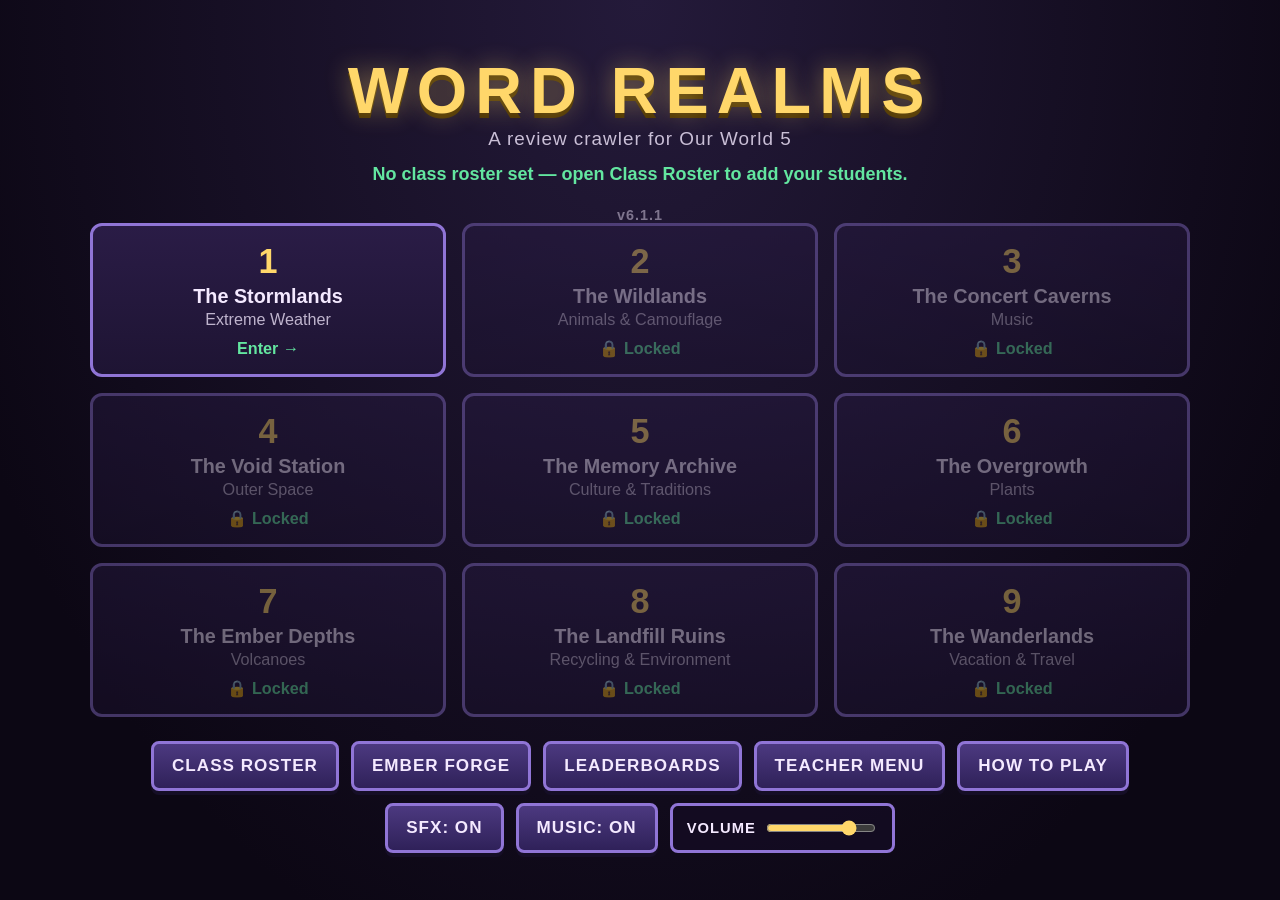
==== commit 4c13abba: "Add files via upload" ====
--- a/index.html
+++ b/index.html
@@ -16,6 +16,7 @@
       <h1 class="game-title">WORD REALMS</h1>
       <div class="subtitle">A review crawler for Our World 5</div>
       <div class="class-strip" id="class-strip"></div>
+      <div class="build-stamp" id="build-stamp"></div>
       <div id="realm-select" class="realm-grid"></div>
       <div class="menu-buttons">
         <button id="btn-roster"  class="pixel-btn small">Class Roster</button>
@@ -88,11 +89,16 @@
     <div class="panel-card">
       <h2>Teacher Menu</h2>
       <div id="teacher-pin-view">
-        <p>Enter PIN to manage realm access.</p>
-        <input id="pin-input" type="password" maxlength="6" inputmode="numeric"
-               placeholder="PIN">
+        <p>Enter your passphrase to manage realm access.</p>
+        <!-- maxlength="6" inputmode="numeric" lived here from when this was a
+             four-digit PIN. It silently truncated a passphrase to six letters
+             and put a number pad on tablets, so the box could not accept the
+             thing it was now asking for. -->
+        <input id="pin-input" type="password" autocomplete="off"
+               spellcheck="false" placeholder="Your passphrase">
         <button id="pin-submit" class="pixel-btn">Unlock</button>
-        <p class="hint">Default PIN is 1234 — change it in js/config.js</p>
+        <p class="hint">Not set one yet? The starting passphrase is
+          <b>storm-tiger-lantern</b> — change it below once you are in.</p>
         <div id="pin-error" class="error-text"></div>
       </div>
       <div id="teacher-controls" style="display:none;">
@@ -115,6 +121,21 @@
           <input type="checkbox" id="short-toggle">
           Short realm — a 9-room map for a single period
         </label>
+
+        <h3 class="inv-head">Your passphrase
+          <span class="inv-note">— only on this computer</span></h3>
+        <p class="hint" style="margin:4px 0 8px;">
+          Changing it here applies to <b>this computer only</b>, and is undone by
+          a Factory Reset. To change it everywhere, use
+          <code>tools/set-pin.html</code> and edit <code>js/config.js</code>.
+        </p>
+        <div class="row-buttons" style="margin-top:2px;">
+          <input id="newpin-input" type="text" autocomplete="off"
+                 spellcheck="false" placeholder="New passphrase — three or four words">
+          <button id="newpin-save" class="pixel-btn tiny">Set passphrase</button>
+          <button id="newpin-clear" class="pixel-btn tiny ghost">Use the one in config.js</button>
+        </div>
+        <div id="newpin-note" class="hint" style="margin-top:6px;"></div>
 
         <h3 class="inv-head">Save file <span class="inv-note">— this is the only copy</span></h3>
         <div class="row-buttons" style="margin-top:6px;">
@@ -171,9 +192,6 @@
             putting on the answer. <b>SAFE</b> plays normally. <b>RISKY</b> pays
             double shards and makes a mistake cost double. Backing yourself when
             you know it is the whole skill.</li>
-        <li><b>Focus</b> — once per fight, the whole class answers together.
-            Get it right and 2 answers are struck off the monster's clock. It
-            buys time, never damage, so the fight runs <i>longer</i>.</li>
         <li>At a <b>Campfire</b> there is time for <b>one</b> thing only: Mend
             hearts, Repair shields, or Sharpen for a permanent extra heart.</li>
         <li><b>Shields</b> (blue) soak damage before your hearts do and do NOT
@@ -189,6 +207,11 @@
             right pays the most shards in the game. The Boss asks them too.</li>
         <li>You can open the pack <b>during a fight</b>. The student still
             answers their question, but the party doesn't attack that turn.</li>
+        <li><b>Events</b> always show you both sides before you choose — what it
+            costs and what it gives. There are no hidden odds anywhere in this
+            game. Some events are answered rather than chosen: a Riddle Gate is
+            three more questions, and the <b>Echoing Hall</b> brings back
+            something the class got wrong earlier for a second attempt.</li>
         <li>Watch the countdown on the monster's intent. It counts in
             <b>answers from anybody</b>, not just your own turns, and turns red
             when the next answer sets it off.</li>
@@ -239,8 +262,7 @@
       <div class="hud-block currency">
         <span class="badge"><span class="icon-shard"></span><span id="hud-shards">0</span></span>
         <span class="badge ember"><span class="icon-ember"></span><span id="hud-ember">0</span></span>
-        <span class="badge potions" id="hud-potions" title="Potions">No potions</span>
-        <span class="badge streak" id="hud-streak" title="Answer streak">Streak 0</span>
+        <div class="potion-row" id="hud-potions"></div>
         <span class="badge relics" id="hud-relics" title="Relics">—</span>
       </div>
     </div>
@@ -284,6 +306,7 @@
       <div class="hud-block currency">
         <span class="badge"><span class="icon-shard"></span><span id="enc-shards">0</span></span>
         <span class="badge ember"><span class="icon-ember"></span><span id="enc-ember">0</span></span>
+        <div class="potion-row" id="enc-potions"></div>
       </div>
     </div>
 
@@ -304,11 +327,14 @@
         <img id="hero-sprite" class="hero-sprite" alt="">
         <div class="shield-row" id="hero-shields"></div>
       </div>
-      <!-- The monster's nameplate, HP and intent sit BELOW the sprite. Above
-           it they were clipped off the top of the corridor on a 16:9 TV. -->
+      <!-- v6.1: the nameplate, HP and intent sit ABOVE the sprite again.
+           They were moved below in v5.x because they were being clipped off
+           the top of the corridor on a 16:9 TV - but the arena is now the
+           BOTTOM half of the screen, so there is headroom, and the intent
+           needs to be near the question it informs rather than at the very
+           bottom edge of the picture. -->
       <div class="combatant foe-side" id="monster-stage">
         <div class="foe-status" id="monster-status"></div>
-        <img id="monster-sprite" class="monster-sprite" alt="">
         <div class="foe-info">
           <div class="foe-info-row">
             <div class="nameplate" id="monster-name"></div>
@@ -316,6 +342,7 @@
           </div>
           <div class="intent" id="monster-intent"></div>
         </div>
+        <img id="monster-sprite" class="monster-sprite" alt="">
       </div>
       <img id="room-scenery" class="room-scenery" alt="">
       <div class="slash-fx" id="slash-fx"></div>
@@ -347,7 +374,6 @@
       <div class="panel-foot">
         <div class="enc-feedback" id="enc-feedback"></div>
         <button id="btn-use-item" class="pixel-btn tiny" style="display:none;">Use an Item</button>
-        <button id="btn-focus" class="pixel-btn tiny focus">Focus (whole class)</button>
         <button id="btn-brace" class="pixel-btn tiny brace">Brace</button>
         <button id="btn-teamup" class="pixel-btn tiny teamup">Team Up (+1 monster HP)</button>
       </div>
@@ -371,6 +397,7 @@
       </div>
       <div class="hud-block currency">
         <span class="badge"><span class="icon-shard"></span><span id="boss-shards">0</span></span>
+        <div class="potion-row" id="boss-potions"></div>
       </div>
     </div>
 
@@ -388,7 +415,6 @@
       </div>
       <div class="combatant foe-side huge" id="boss-stage">
         <div class="foe-status" id="boss-status"></div>
-        <img id="boss-sprite" class="monster-sprite boss-sprite" alt="">
         <div class="foe-info">
           <div class="foe-info-row">
             <div class="nameplate" id="boss-name"></div>
@@ -396,6 +422,7 @@
           </div>
           <div class="intent" id="boss-intent"></div>
         </div>
+        <img id="boss-sprite" class="monster-sprite boss-sprite" alt="">
       </div>
       <div class="slash-fx" id="boss-slash-fx"></div>
       <div class="vignette"></div>
@@ -426,7 +453,6 @@
       <div class="panel-foot">
         <div class="enc-feedback" id="boss-feedback"></div>
         <button id="btn-use-item-boss" class="pixel-btn tiny" style="display:none;">Use an Item</button>
-        <button id="btn-focus-boss" class="pixel-btn tiny focus">Focus (whole class)</button>
         <button id="btn-brace-boss" class="pixel-btn tiny brace">Brace</button>
         <button id="btn-teamup-boss" class="pixel-btn tiny teamup">Team Up (+1 boss HP)</button>
       </div>
@@ -520,7 +546,16 @@
 
 </div>
 
+<!-- The teacher's Distracted button. It lives OUTSIDE every <section class="screen">
+     deliberately: it has to be reachable on the map, in a shop, at a campfire
+     and mid-fight, and duplicating it into eight screens would guarantee that
+     one of them was missed. Shown only while a run is in progress. -->
+<button id="btn-distracted" type="button" title="A student broke the rule — the party pays">
+  <span class="dx-icon">!</span> Distracted
+</button>
+
 <script src="js/config.js"></script>
+<script src="js/sha256.js"></script>
 <script src="js/audio.js"></script>
 <script src="js/music.js"></script>
 <script src="js/announce.js"></script>
@@ -528,6 +563,7 @@
 <script src="js/heroes.js"></script>
 <script src="js/forge.js"></script>
 <script src="js/stakes.js"></script>
+<script src="js/events.js"></script>
 <script src="js/coach.js"></script>
 <script src="js/content.js"></script>
 <script src="js/mapgen.js"></script>
--- a/css/style.css
+++ b/css/style.css
@@ -479,9 +479,28 @@
 }
 
 /* ---------------------------- question panel ---------------------------- */
+/* ---------------------------------------------------------------------------
+   v6.1: THE QUESTION GOES AT THE TOP.
+   Four classes played this with the question panel at the bottom of the TV and
+   students at the back stood up to read over the heads of the rest of the
+   class. The whole game is designed around being readable from the back of a
+   room, so this outranks every aesthetic argument for putting the arena first.
+
+   Done with flex `order` rather than by moving the markup: every id, every
+   querySelector and every test that walks the DOM keeps working, and the
+   reading order for a screen reader stays question-then-scene.
+   --------------------------------------------------------------------------- */
+#screen-encounter .hud-top,
+#screen-boss      .hud-top { order: 0; }
+#screen-encounter .panel,
+#screen-boss      .panel    { order: 1; }
+#screen-encounter .corridor,
+#screen-boss      .corridor { order: 2; }
+
 .panel {
   background: linear-gradient(var(--panel-light), var(--panel));
-  border-top: 4px solid var(--accent); padding: 10px 26px 12px; z-index: 7;
+  /* the accent rule now separates the panel from the arena BELOW it */
+  border-bottom: 4px solid var(--accent); padding: 10px 26px 12px; z-index: 7;
   flex: 0 0 auto;
 }
 .panel-head { display: flex; align-items: center; justify-content: space-between; gap: 16px; flex-wrap: wrap; }
@@ -655,9 +674,11 @@
 }
 .item-tile img { width: 76px; height: 76px; image-rendering: pixelated;
   filter: drop-shadow(0 4px 8px rgba(0,0,0,.5)); }
-.item-tile .it-name   { font-weight: 900; font-size: 1.05rem; color: var(--gold); margin-top: 6px; }
-.item-tile .it-effect { font-size: .92rem; color: #cfe6ff; font-weight: 700; margin-top: 6px; line-height: 1.35; }
-.item-tile .it-desc   { font-size: .82rem; opacity: .72; font-style: italic; margin-top: 6px; line-height: 1.35; }
+/* v6.1: the shop is read from the back of a classroom like everything else.
+   Stein's note after four classes: "items in shops need to have larger text". */
+.item-tile .it-name   { font-weight: 900; font-size: 1.42rem; color: var(--gold); margin-top: 7px; }
+.item-tile .it-effect { font-size: 1.18rem; color: #cfe6ff; font-weight: 700; margin-top: 7px; line-height: 1.35; }
+.item-tile .it-desc   { font-size: .98rem; opacity: .78; font-style: italic; margin-top: 7px; line-height: 1.35; }
 .item-tile .it-rarity {
   position: absolute; top: -11px; left: 50%; transform: translateX(-50%);
   font-size: .62rem; font-weight: 900; letter-spacing: 1.5px; text-transform: uppercase;
@@ -1296,3 +1317,91 @@
   margin: 16px 0 6px; font-size: .9rem; letter-spacing: 2px;
   text-transform: uppercase; color: #b9a6ff;
 }
+
+/* ===========================================================================
+   EVENT OPTIONS
+
+   Every option states its cost AND its reward before it is taken - the whole
+   point of the v5.8 rewrite. That means two lines per option, and the second
+   line has to be readable from the back of the room too.
+   =========================================================================== */
+.choice.event-option {
+  display: flex; flex-direction: column; align-items: flex-start; gap: 4px;
+  text-align: left; white-space: normal; line-height: 1.3;
+}
+.choice.event-option b { font-size: 1.15rem; letter-spacing: .5px; }
+.choice.event-option span {
+  font-size: .95rem; font-weight: 700; opacity: .92; color: #ffd76a;
+}
+.choice.event-option.danger {
+  border-color: #ff8a8a;
+  background: linear-gradient(rgba(90,20,26,.55), rgba(50,10,16,.55));
+}
+.choice.event-option.danger:hover {
+  background: linear-gradient(rgba(120,28,36,.7), rgba(70,14,22,.7));
+}
+
+.realm-card-note {
+  margin-top: 6px; font-size: .74rem; font-weight: 800; letter-spacing: .5px;
+  color: #ffd76a; opacity: .9;
+}
+
+
+/* ---------------------------------------------------------------------------
+   v6.1 additions
+   --------------------------------------------------------------------------- */
+
+/* Potions in the HUD. Big enough to hit from a teacher's laptop trackpad and
+   to read from the back of the room; they sit with the currency badges. */
+.potion-row { display: flex; align-items: center; gap: 6px; flex-wrap: wrap; }
+.potion-empty { font-size: .82rem; opacity: .55; letter-spacing: .5px; }
+.potion-chip {
+  display: inline-flex; align-items: center; gap: 3px;
+  background: rgba(12,7,20,.65); border: 2px solid var(--accent);
+  border-radius: 10px; padding: 3px 7px; cursor: pointer;
+  font: inherit; color: var(--text); line-height: 1;
+}
+.potion-chip:hover { border-color: var(--gold); background: rgba(52,38,10,.75); }
+.potion-chip img {
+  width: 30px; height: 30px; image-rendering: pixelated; display: block;
+}
+.potion-chip b { font-size: .95rem; color: #ffe9b0; }
+
+/* The Distracted button. Deliberately plain and slightly recessed: it is a
+   teacher's tool, not part of the game's reward language, and it should not
+   look like something to aim for. */
+#btn-distracted {
+  position: fixed; left: 14px; bottom: 12px; z-index: 60;
+  display: none; align-items: center; gap: 7px;
+  font-family: inherit; font-weight: 800; letter-spacing: 1px;
+  text-transform: uppercase; font-size: .82rem;
+  color: #ffd2ca; background: rgba(58,18,22,.85);
+  border: 2px solid #8d3b3b; border-radius: 9px;
+  padding: 7px 12px; cursor: pointer; opacity: .55;
+  transition: opacity .15s, border-color .15s;
+}
+#btn-distracted.on { display: inline-flex; }
+#btn-distracted:hover { opacity: 1; border-color: #ff8a7a; }
+#btn-distracted .dx-icon {
+  display: inline-grid; place-items: center;
+  width: 17px; height: 17px; border-radius: 50%;
+  background: #ff8a7a; color: #2a0d10; font-size: .8rem;
+}
+
+/* Build stamp on the title screen. Small and quiet, but readable enough to
+   check from a standing position which version the classroom TV is running. */
+.build-stamp {
+  margin-top: 6px; font-size: .8rem; letter-spacing: 1px;
+  opacity: .45; font-weight: 700;
+}
+
+/* Shown only when the page is running a mix of old and new files. Deliberately
+   loud and deliberately at the top: it is the one message a teacher needs to
+   see before a lesson rather than after it. */
+#stale-warning {
+  position: fixed; top: 0; left: 0; right: 0; z-index: 999;
+  background: #7a1f22; color: #ffe6e2; border-bottom: 3px solid #ff8a7a;
+  padding: 12px 18px; font-size: 1rem; line-height: 1.5; text-align: center;
+  font-family: inherit;
+}
+#stale-warning b { color: #fff; }
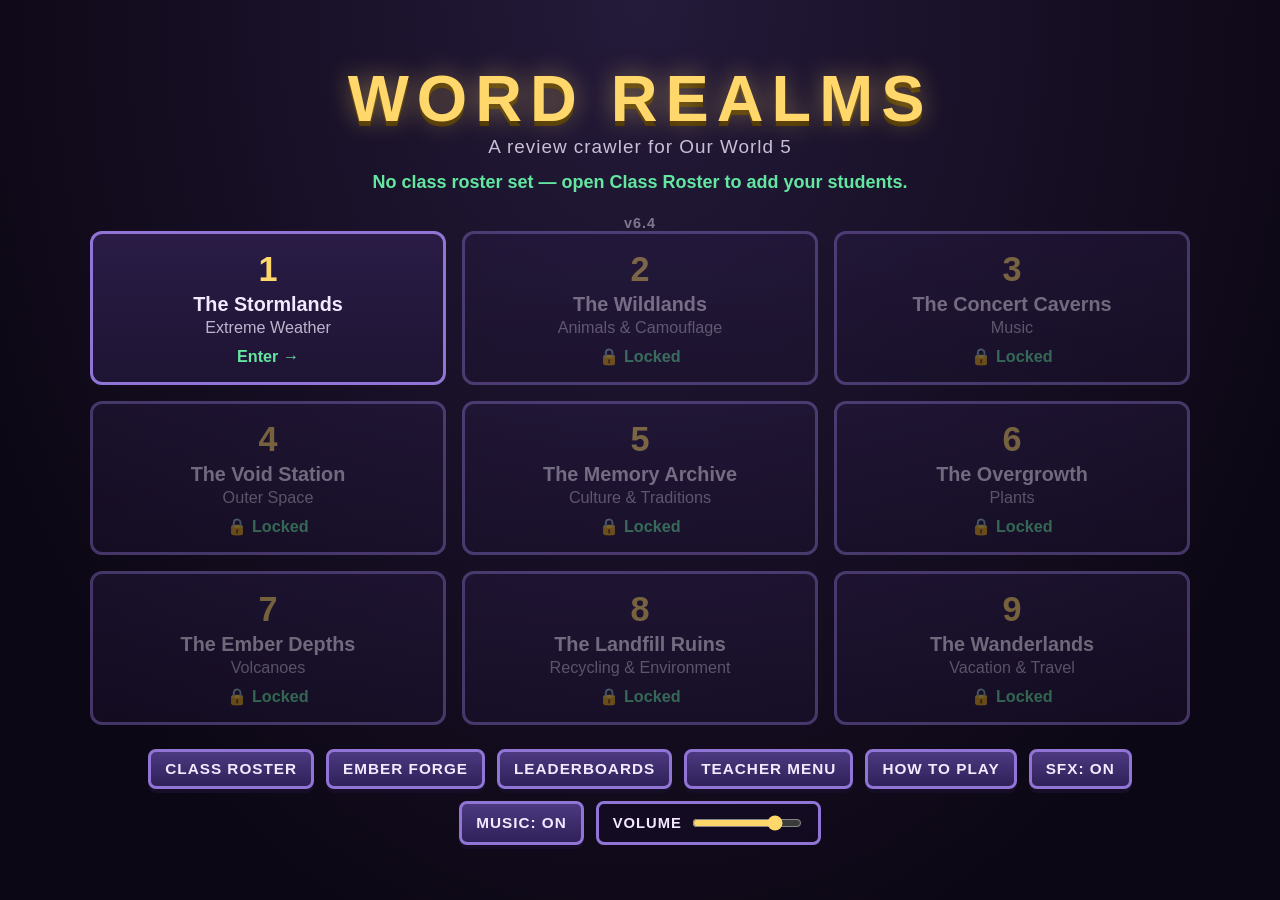
==== commit 918c2b01: "Add files via upload" ====
--- a/index.html
+++ b/index.html
@@ -77,9 +77,11 @@
       <div class="tabs">
         <button class="tab-btn active" data-tab="tab-class">Classes</button>
         <button class="tab-btn" data-tab="tab-students">Warriors</button>
+        <button class="tab-btn" data-tab="tab-curriculum">What to reteach</button>
       </div>
       <div id="tab-class" class="tab-panel active"></div>
       <div id="tab-students" class="tab-panel"></div>
+      <div id="tab-curriculum" class="tab-panel"></div>
       <button id="scores-close" class="pixel-btn">Back</button>
     </div>
   </section>
@@ -136,6 +138,17 @@
           <button id="newpin-clear" class="pixel-btn tiny ghost">Use the one in config.js</button>
         </div>
         <div id="newpin-note" class="hint" style="margin-top:6px;"></div>
+
+        <h3 class="inv-head">Teaching record
+          <span class="inv-note">— what this class keeps getting wrong</span></h3>
+        <p class="hint" style="margin:4px 0 8px;">
+          Every answer is logged against the curriculum item it tested and kept
+          per class, so it builds up across lessons. One run is too few to read
+          anything into; three or four start to mean something.
+        </p>
+        <div class="row-buttons" style="margin-top:2px;">
+          <button id="btn-curriculum" class="pixel-btn small">What to reteach</button>
+        </div>
 
         <h3 class="inv-head">Save file <span class="inv-note">— this is the only copy</span></h3>
         <div class="row-buttons" style="margin-top:6px;">
--- a/css/style.css
+++ b/css/style.css
@@ -569,6 +569,95 @@
 .stat-tile .v { font-size: 1.7rem; font-weight: 900; color: var(--gold); }
 .stat-tile .k { font-size: .8rem; opacity: .8; text-transform: uppercase; letter-spacing: 1px; }
 
+/* ---- "what to reteach": the teaching record ---------------------------- */
+.cur-head {
+  display: flex; justify-content: space-between; align-items: flex-start;
+  gap: 16px; flex-wrap: wrap; margin-bottom: 14px;
+}
+.cur-class { font-size: 1.35rem; font-weight: 900; color: var(--gold); }
+.cur-sub { opacity: .82; font-size: .92rem; margin-top: 2px; }
+.cur-actions { display: flex; gap: 8px; flex-wrap: wrap; }
+.pixel-btn.small { padding: 8px 14px; font-size: .85rem; }
+.cur-warn {
+  border: 2px solid var(--gold); border-radius: 8px;
+  background: rgba(212,160,42,.12); padding: 10px 14px;
+  margin-bottom: 16px; font-size: .95rem;
+}
+.cur-groups {
+  display: grid; grid-template-columns: repeat(auto-fit,minmax(190px,1fr));
+  gap: 10px; margin-bottom: 20px;
+}
+.cur-group {
+  border: 2px solid var(--accent); border-radius: 10px;
+  background: rgba(12,7,20,.5); padding: 12px;
+}
+.cur-group.weak { border-color: #d8654f; }
+.cur-group.mid  { border-color: var(--gold); }
+.cur-group.ok   { border-color: #4fbf72; }
+.cur-pct { font-size: 1.9rem; font-weight: 900; line-height: 1; }
+.cur-group.weak .cur-pct { color: #ff9e8b; }
+.cur-group.mid  .cur-pct { color: var(--gold); }
+.cur-group.ok   .cur-pct { color: #97e6ac; }
+.cur-gname { font-weight: 800; margin-top: 4px; }
+.cur-gsub { opacity: .75; font-size: .85rem; margin-top: 2px; }
+.cur-table td.cur-area { opacity: .72; font-size: .88rem; }
+.cur-bad  { color: #ff9e8b; font-weight: 800; }
+.cur-mid  { color: var(--gold); font-weight: 800; }
+.cur-good { color: #97e6ac; font-weight: 800; }
+/* A row resting on one or two attempts is greyed rather than hidden: the
+   teacher should be able to see it exists without being invited to plan a
+   lesson around it. */
+.cur-table tr.cur-thin { opacity: .45; }
+.cur-thin-tag {
+  font-size: .7rem; text-transform: uppercase; letter-spacing: 1px;
+  opacity: .8; font-weight: 700;
+}
+
+/* ---- the end-of-run debrief -------------------------------------------
+   Read from the back of a classroom on a 1366x768 projector, so the chips
+   are large and the two rows are separated by colour rather than by a
+   heading a child at the back cannot resolve. Green is "we had this", red
+   is "this one caught us"; nothing here is a percentage, because one run
+   is one attempt per item and a percentage on one attempt is a lie with a
+   decimal point in it. */
+.debrief {
+  margin-top: 22px; padding-top: 18px;
+  border-top: 2px solid var(--accent);
+  text-align: left;
+}
+.debrief h3 {
+  margin: 0 0 4px; font-size: 1.25rem; letter-spacing: 1px;
+  text-transform: uppercase; color: var(--gold);
+}
+.debrief-count { margin: 0 0 14px; opacity: .85; font-size: .95rem; }
+.debrief-row {
+  display: flex; gap: 14px; align-items: baseline;
+  padding: 10px 0; border-top: 1px solid rgba(255,255,255,.09);
+  flex-wrap: wrap;
+}
+.debrief-label {
+  flex: 0 0 190px; font-size: .82rem; text-transform: uppercase;
+  letter-spacing: 1.2px; opacity: .8; font-weight: 800;
+}
+.debrief-row > div:last-child { flex: 1 1 320px; }
+.debrief-chip {
+  display: inline-block; margin: 0 8px 8px 0; padding: 6px 12px;
+  border-radius: 999px; font-size: 1.05rem; font-weight: 700;
+  background: rgba(12,7,20,.55); border: 2px solid var(--accent);
+}
+.debrief-row.good .debrief-chip { border-color: #4fbf72; color: #b9f2c9; }
+.debrief-row.bad  .debrief-chip { border-color: #d8654f; color: #ffcfc4; }
+.debrief-chip.star { border-color: var(--gold); color: var(--gold); }
+.debrief-more { opacity: .7; font-size: .95rem; }
+
+@media (max-height: 800px) {
+  /* On the classroom projector the result card has to fit without scrolling,
+     so the debrief tightens rather than pushing the buttons off the screen. */
+  .debrief { margin-top: 14px; padding-top: 12px; }
+  .debrief-chip { font-size: .95rem; padding: 5px 10px; margin-bottom: 6px; }
+  .debrief-row { padding: 7px 0; }
+}
+
 .tabs { display: flex; gap: 8px; margin-bottom: 16px; }
 .tab-btn {
   font-family: inherit; font-size: 1rem; font-weight: 800; text-transform: uppercase;
@@ -763,19 +852,30 @@
   position: absolute; bottom: 19%; z-index: 3;
   display: flex; flex-direction: column; align-items: center; gap: 8px;
 }
+/* The foe needs a bigger gap than the hero. Its info block now sits ABOVE the
+   sprite, and idleBob lifts that sprite 14px at the top of its breath - with
+   the old 8px gap the monster rose INTO its own intent bar twice every 2.4
+   seconds, which is what put the red text on top of the Frost Fang. 24px
+   clears the bob with room to spare. */
+.foe-side { gap: 24px; }
 /* Both fighters stand on the painted backdrop's floor line, about 15% up from
-   the bottom of the corridor. The foe sits lower in the box because its info
-   block - nameplate, HP and intent - hangs below it into the dark foreground
-   strip, which is empty by design in all three backdrops. */
+   the bottom of the corridor.
+   v6.1.2: the foe used to sit at 2% because its info block - nameplate, HP and
+   intent - hung BELOW the sprite and needed that space. v6.1 moved the info
+   block above the sprite (the screen flipped, so the arena is the bottom half
+   and the intent belongs near the question) and nobody moved the sprite back
+   up. The result was every monster standing 13% lower than the hero: small
+   creatures looked sunk into the floor, and the Storm Chaser stood below the
+   party he was supposed to be talking to. Same floor line for everyone now. */
 .hero-side { left: 23%; transform: translateX(-50%); bottom: 15%; }
-.foe-side  { left: 70%; transform: translateX(-50%); bottom: 2%; }
-.foe-side.tall { bottom: 2%; }
-.foe-side.huge { bottom: 2%; }
-
-/* nameplate + HP + intent, in flow directly below the sprite. Keeping the
-   block in flow (rather than absolutely positioned) means the sprite is
-   pushed up by exactly the space the info needs, so nothing runs off the
-   bottom of the corridor. */
+.foe-side  { left: 70%; transform: translateX(-50%); bottom: 15%; }
+.foe-side.tall { bottom: 15%; }
+.foe-side.huge { bottom: 15%; }
+
+/* nameplate + HP + intent, sitting ABOVE the sprite since v6.1. It stays in
+   flow, so the sprite is pushed DOWN by exactly the space the info needs and
+   the block can never overlap the creature - which is what the `order` on
+   .combatant below relies on. */
 .foe-info {
   display: flex; flex-direction: column; align-items: center; gap: 6px;
   pointer-events: none;
@@ -788,7 +888,18 @@
 }
 .combatant img { display: block; filter: drop-shadow(0 12px 22px rgba(0,0,0,.6)); }
 
-.hero-sprite { image-rendering: pixelated; object-fit: contain; height: auto; }
+.hero-sprite {
+  image-rendering: pixelated; object-fit: contain; height: auto;
+  /* The monster has breathed since v4 and the hero has stood dead still next
+     to it, which made the party look like a cardboard cut-out on a TV across
+     a classroom. Deliberately a slower, shallower bob than the monster's, and
+     a different period, so the two never fall into lockstep. */
+  animation: heroBob 3.1s ease-in-out infinite;
+}
+@keyframes heroBob {
+  0%,100% { transform: translateY(0); }
+  50%     { transform: translateY(-9px); }
+}
 .hero-sprite:not([src]), .hero-sprite[src=""] { display: none; }
 .hero-sprite.attacking { animation: heroLunge .55s cubic-bezier(.3,-0.4,.4,1.5); }
 @keyframes heroLunge {
@@ -883,6 +994,14 @@
   padding: 5px 14px; font-size: .95rem; font-weight: 900; color: #ffb3c0;
   text-align: center; max-width: 38vw; text-shadow: 0 2px 3px #000;
   box-shadow: 0 4px 14px rgba(0,0,0,.6);
+  /* v6.3: ALWAYS reserve two lines.
+     The info block sits above the sprite and is in flow, so its height feeds
+     back into how large the cast can be drawn. A short telegraph ("ATTACKING -
+     1 damage") is one line; a long one ("CHARGING - 3 damage in 2 more turns")
+     wraps to two. That made the whole cast a quarter smaller on some fights
+     and not others, on the same screen - the sprites visibly changed size
+     between rooms. Reserving the taller case makes the layout deterministic. */
+  min-height: 2.9em; box-sizing: border-box;
 }
 /* when the blow lands, and how long you have to decide about it */
 .intent-when {
@@ -1371,7 +1490,10 @@
    teacher's tool, not part of the game's reward language, and it should not
    look like something to aim for. */
 #btn-distracted {
-  position: fixed; left: 14px; bottom: 12px; z-index: 60;
+  /* Docked into the HUD by syncDistractedButton(), not floating over the
+     layout - see the note there. Fixed positioning is only the fallback for
+     the moment before a screen has been shown. */
+  position: static; z-index: 60;
   display: none; align-items: center; gap: 7px;
   font-family: inherit; font-weight: 800; letter-spacing: 1px;
   text-transform: uppercase; font-size: .82rem;
@@ -1381,6 +1503,7 @@
   transition: opacity .15s, border-color .15s;
 }
 #btn-distracted.on { display: inline-flex; }
+.hud-block.currency #btn-distracted { margin-left: 4px; }
 #btn-distracted:hover { opacity: 1; border-color: #ff8a7a; }
 #btn-distracted .dx-icon {
   display: inline-grid; place-items: center;
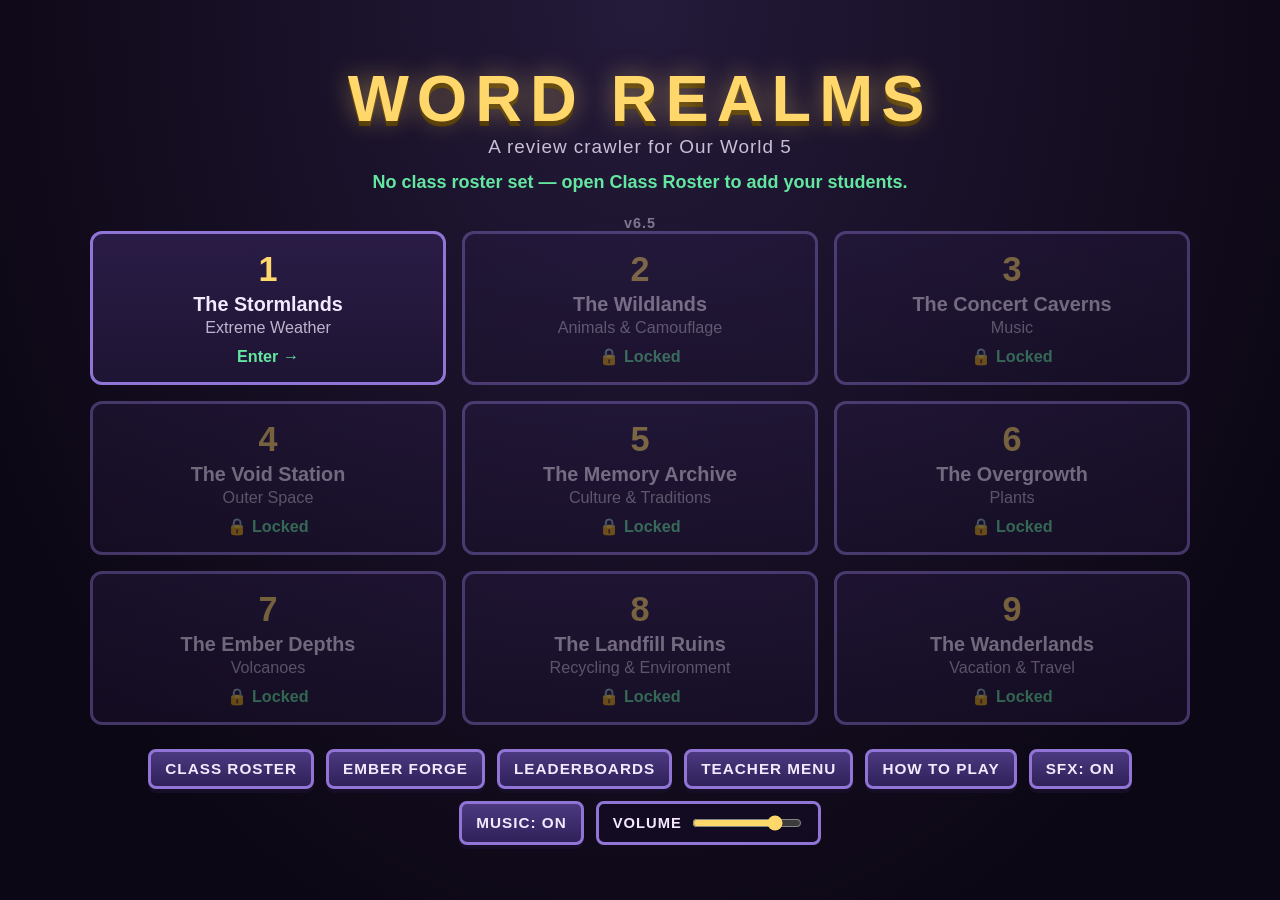
==== commit ff4946c9: "Add files via upload" ====
--- a/index.html
+++ b/index.html
@@ -290,6 +290,10 @@
         <span class="student-name" id="map-student">—</span>
         <button id="btn-reroll" class="pixel-btn tiny">Reroll (absent)</button>
       </div>
+      <!-- Who has actually had a turn. With Reroll, absences and the
+           Distracted button, the rotation can drift badly toward the confident
+           few, and nothing in the game showed it. -->
+      <div class="turn-tally" id="turn-tally"></div>
       <div class="turn-hint" id="turn-hint">Pick a glowing room to enter</div>
       <div class="map-footer">
         <button id="btn-inventory" class="pixel-btn tiny">Inventory</button>
@@ -389,6 +393,59 @@
         <button id="btn-use-item" class="pixel-btn tiny" style="display:none;">Use an Item</button>
         <button id="btn-brace" class="pixel-btn tiny brace">Brace</button>
         <button id="btn-teamup" class="pixel-btn tiny teamup">Team Up (+1 monster HP)</button>
+      </div>
+    </div>
+  </section>
+
+  <!-- ===================== THE CHORUS =====================
+       The whole class answers at once - fingers, whiteboards, hands - and the
+       teacher taps how it went. Its own screen rather than the fight screen,
+       because none of the fight's furniture applies: there is no monster to
+       Brace against, no stake to take, and the options are shown to be read by
+       the room rather than clicked by one child. -->
+  <section id="screen-chorus" class="screen">
+    <div class="hud-top">
+      <div class="hud-block hud-left">
+        <div class="portrait" id="cho-portrait"><img alt=""></div>
+        <div class="hud-ident">
+          <div class="hero-title" id="cho-hero-name">—</div>
+          <div class="party-title" id="cho-party-name">—</div>
+          <div class="hearts" id="cho-hearts"></div>
+        </div>
+      </div>
+      <div class="hud-block hud-mid">
+        <div class="realm-name" id="cho-realm-name"></div>
+        <div class="relic-strip" id="cho-relic-strip"></div>
+      </div>
+      <div class="hud-block currency">
+        <span class="badge"><span class="icon-shard"></span><span id="cho-shards">0</span></span>
+        <span class="badge ember"><span class="icon-ember"></span><span id="cho-ember">0</span></span>
+        <div class="potion-row" id="cho-potions"></div>
+      </div>
+    </div>
+
+    <div class="panel-card chorus-card">
+      <div class="chorus-banner">
+        <span class="chorus-mark">THE CHORUS</span>
+        <span class="chorus-count" id="cho-progress"></span>
+      </div>
+      <div class="chorus-lead" id="cho-lead">Everyone answers this one.</div>
+      <div class="enc-question" id="cho-question"></div>
+      <div class="choices" id="cho-choices"></div>
+
+      <div class="chorus-judge" id="cho-judge">
+        <div class="chorus-ask">How did the room do?</div>
+        <div class="chorus-buttons">
+          <button class="pixel-btn chorus-good" data-level="good">Nearly everyone</button>
+          <button class="pixel-btn chorus-half" data-level="half">About half</button>
+          <button class="pixel-btn chorus-poor" data-level="poor">Only a few</button>
+        </div>
+      </div>
+
+      <div class="chorus-result" id="cho-result"></div>
+      <div class="panel-foot">
+        <div class="enc-feedback" id="cho-feedback"></div>
+        <button id="cho-next" class="pixel-btn" style="display:none;">Move on</button>
       </div>
     </div>
   </section>
@@ -578,6 +635,7 @@
 <script src="js/stakes.js"></script>
 <script src="js/events.js"></script>
 <script src="js/coach.js"></script>
+<script src="js/chorus.js"></script>
 <script src="js/content.js"></script>
 <script src="js/mapgen.js"></script>
 <script src="js/combat.js"></script>
--- a/css/style.css
+++ b/css/style.css
@@ -542,6 +542,170 @@
   border-color: var(--bad); box-shadow: 0 0 18px rgba(255,84,112,.65);
   background: linear-gradient(#803949,#591626);
 }
+/* ---- who has actually had a turn --------------------------------------
+   Sits on the map screen, between rooms. Deliberately quiet: it is for the
+   teacher's glance, and it must never pull the room's eye away from the
+   question. A name is highlighted only when that child is two or more turns
+   behind the busiest - one turn of difference is just where the rotation
+   happens to be standing. */
+.turn-tally {
+  display: flex; flex-wrap: wrap; gap: 6px;
+  justify-content: center; margin: 6px 0 2px;
+}
+.tally-chip {
+  font-size: .78rem; font-weight: 700; letter-spacing: .5px;
+  padding: 3px 8px; border-radius: 999px;
+  border: 1px solid rgba(155,124,232,.35);
+  background: rgba(12,7,20,.4); opacity: .62;
+}
+.tally-chip b { margin-left: 6px; opacity: .85; }
+.tally-chip[data-now] { opacity: 1; border-color: var(--gold); color: var(--gold); }
+.tally-chip.behind {
+  opacity: 1; border-color: #d8654f; color: #ffcfc4;
+  background: rgba(216,101,79,.14);
+}
+.tally-chip.away { opacity: .3; text-decoration: line-through; }
+
+/* ---- THE CHORUS -------------------------------------------------------
+   The whole room is reading this at once from the back of a classroom, so
+   the question and the options are larger here than anywhere else in the
+   game, and the three judge buttons are big enough to hit without looking
+   at the screen. */
+/* The card is centred in what is left below the HUD rather than sitting at
+   the top of it. Left top-aligned it floated with three hundred empty pixels
+   underneath, which reads as a screen that failed to finish loading - and this
+   is the one screen the whole room is looking at together. */
+#screen-chorus .chorus-card {
+  max-width: 1180px; width: 100%;
+  margin: auto; align-self: center;
+}
+#screen-chorus { justify-content: center; }
+/* Everyone in the room is reading this at once, including the back row, so the
+   question and its options are the largest type in the game. */
+#cho-question { font-size: clamp(1.6rem, 2.1vw, 2.4rem); line-height: 1.25; }
+.chorus-option { font-size: clamp(1.5rem, 1.9vw, 2.1rem); padding: 20px 14px; }
+.chorus-banner {
+  display: flex; align-items: baseline; justify-content: space-between;
+  gap: 16px; margin-bottom: 6px;
+}
+.chorus-mark {
+  font-size: 1.1rem; font-weight: 900; letter-spacing: 3px;
+  text-transform: uppercase; color: var(--gold);
+}
+.chorus-count { opacity: .75; font-weight: 800; letter-spacing: 1px; }
+.chorus-lead { opacity: .9; margin-bottom: 14px; font-size: 1.05rem; }
+.choices.chorus-choices { gap: 12px; }
+/* Shown, never offered. There is nothing to click - every child in the room
+   is answering at once, and a clickable option would invite exactly the
+   one-student answer the Chorus exists to replace. */
+.chorus-option { cursor: default; }
+.chorus-option.correct {
+  border-color: var(--good); box-shadow: 0 0 18px rgba(99,230,160,.65);
+  background: linear-gradient(#2f6a5c,#1c4238);
+}
+.chorus-judge { margin-top: 20px; }
+.chorus-ask {
+  text-align: center; text-transform: uppercase; letter-spacing: 2px;
+  font-weight: 800; opacity: .8; margin-bottom: 10px;
+}
+.chorus-buttons { display: flex; gap: 14px; flex-wrap: wrap; }
+.chorus-buttons .pixel-btn {
+  flex: 1; min-width: 210px; font-size: 1.15rem; padding: 18px 12px;
+}
+.chorus-good { border-color: #4fbf72; }
+.chorus-half { border-color: var(--gold); }
+.chorus-poor { border-color: #d8654f; }
+.chorus-result {
+  margin-top: 18px; font-size: 1.15rem; line-height: 1.5;
+  border-left: 4px solid var(--accent); padding-left: 14px;
+}
+.chorus-result.good { border-color: #4fbf72; }
+.chorus-result.half { border-color: var(--gold); }
+.chorus-result.poor { border-color: #d8654f; }
+.chorus-pay { display: block; margin-top: 4px; color: var(--gold); font-weight: 800; }
+
+@media (max-height: 800px) {
+  .chorus-lead { margin-bottom: 8px; font-size: .95rem; }
+  .chorus-buttons .pixel-btn { padding: 13px 10px; font-size: 1rem; }
+  .chorus-judge { margin-top: 12px; }
+  .chorus-result { margin-top: 12px; font-size: 1.02rem; }
+}
+
+/* =======================================================================
+   v6.5 QUESTION FORMATS
+   Everything here has to be legible from the back of a classroom on a
+   1366x768 projector, which is why the type is large and the tap targets
+   are generous. The container keeps its .choices class in every format -
+   see the note in renderQuestion about why that matters.
+   ======================================================================= */
+
+/* ---- odd one out: four options read better as a grid than a row ------- */
+.choices.fmt-odd { display: grid; grid-template-columns: repeat(2, 1fr); }
+.choices.fmt-odd .choice { min-width: 0; }
+
+/* ---- spot the error --------------------------------------------------- */
+.choices.fmt-error { display: block; }
+.err-sentence {
+  display: flex; flex-wrap: wrap; gap: 6px 8px;
+  align-items: center; justify-content: center;
+  font-size: clamp(1.5rem, 1.9vw, 2.1rem); line-height: 1.3;
+}
+/* The words need to LOOK tappable from the back of the room. With a
+   transparent border they read as ordinary text and the class waits for
+   something to happen. */
+.err-word {
+  padding: 6px 10px; border-radius: 8px; cursor: pointer; font-weight: 800;
+  border: 3px solid rgba(155,124,232,.35); background: rgba(76,57,128,.30);
+  transition: transform .06s ease, filter .1s ease, border-color .1s ease;
+}
+.err-word:hover:not(.locked):not(.ruled-out) {
+  border-color: var(--accent-light); filter: brightness(1.25);
+  transform: translateY(-2px);
+}
+.err-word.locked { cursor: default; }
+/* Clarity greys a word that is NOT the mistake. It narrows the hunt and
+   never points at the answer. */
+.err-word.ruled-out { opacity: .3; cursor: default; }
+.err-word.correct, .err-word.reveal-correct {
+  border-color: var(--good); background: rgba(99,230,160,.22);
+}
+.err-word.incorrect {
+  border-color: var(--bad); background: rgba(255,84,112,.22);
+}
+
+/* ---- put it in order -------------------------------------------------- */
+.choices.fmt-order { display: block; }
+.order-wrap { display: flex; flex-direction: column; gap: 12px; align-items: center; }
+.order-built {
+  min-height: 62px; width: 100%;
+  display: flex; flex-wrap: wrap; gap: 8px; align-items: center; justify-content: center;
+  border: 3px dashed var(--accent); border-radius: 10px; padding: 10px;
+  background: rgba(12,7,20,.4);
+}
+.order-empty { opacity: .5; font-size: 1.1rem; }
+.order-pool { display: flex; flex-wrap: wrap; gap: 10px; justify-content: center; }
+.order-chip {
+  padding: 12px 16px; border-radius: 10px; cursor: pointer; font-weight: 800;
+  font-size: clamp(1.35rem, 1.7vw, 1.9rem);
+  background: linear-gradient(#4c3980,#2f2159);
+  border: 3px solid var(--accent-light);
+  transition: transform .06s ease, filter .1s ease;
+}
+.order-chip:hover { filter: brightness(1.2); transform: translateY(-2px); }
+.order-chip.placed { cursor: default; }
+.order-chip.correct { border-color: var(--good); background: linear-gradient(#2f6a5c,#1c4238); }
+.order-chip.incorrect { border-color: var(--bad); background: linear-gradient(#803949,#591626); }
+.order-undo { align-self: center; }
+.order-undo:disabled { opacity: .35; cursor: default; }
+
+@media (max-height: 800px) {
+  /* The projector. Formats shrink rather than pushing the arena off screen. */
+  .err-sentence { font-size: clamp(1.2rem, 1.55vw, 1.6rem); }
+  .order-chip { font-size: clamp(1.1rem, 1.4vw, 1.5rem); padding: 9px 12px; }
+  .order-built { min-height: 50px; }
+  .choices.fmt-odd .choice { padding: 10px 8px; }
+}
+
 .panel-foot { display: flex; align-items: center; justify-content: space-between; gap: 16px; margin-top: 8px; flex-wrap: wrap; }
 /* v5.6: the narration moved into the arena (see js/announce.js). This node
    still exists and is still written to by all 46 call sites - the announcer
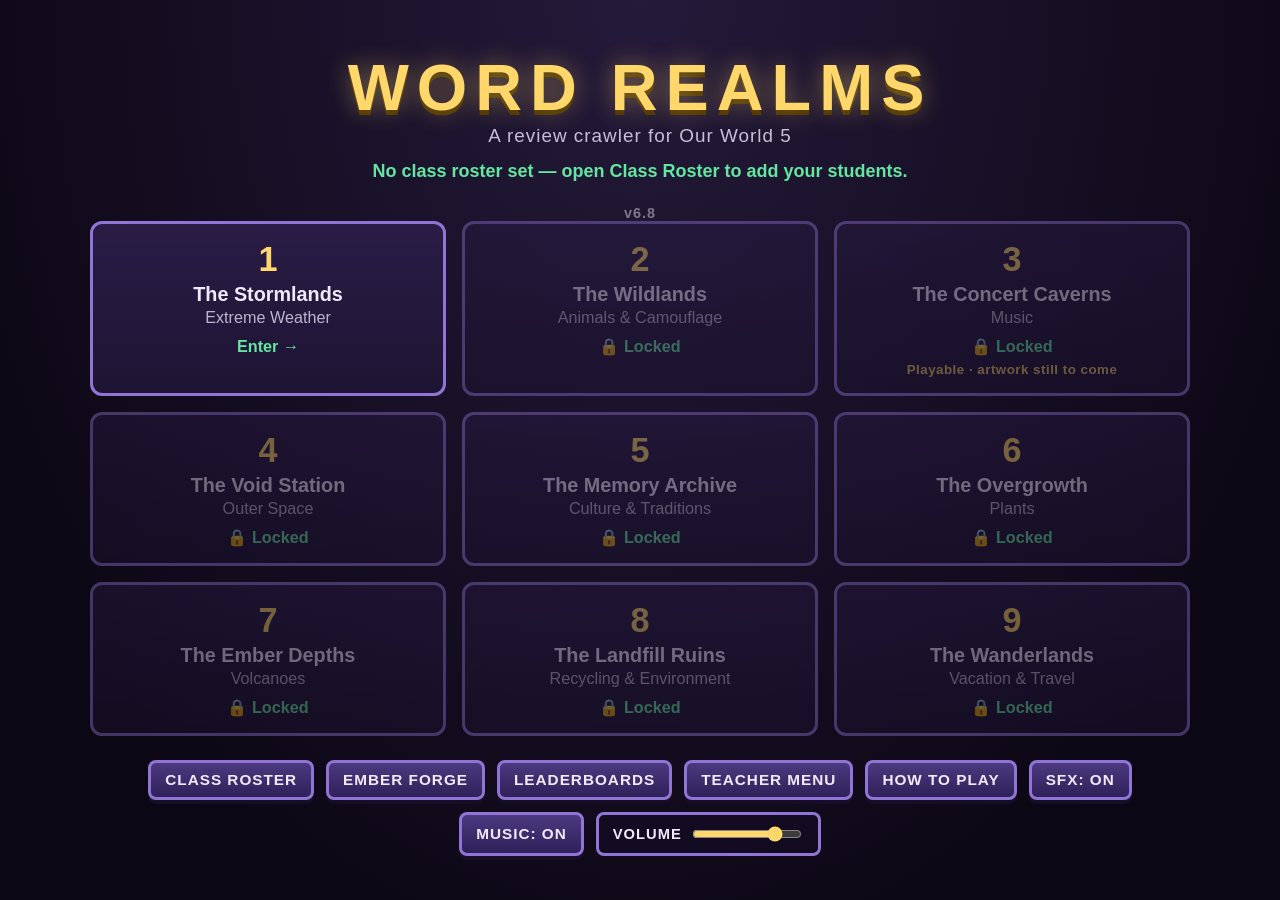
==== commit 58d098d5: "Add files via upload" ====
--- a/index.html
+++ b/index.html
@@ -637,6 +637,9 @@
 <script src="js/coach.js"></script>
 <script src="js/chorus.js"></script>
 <script src="js/content.js"></script>
+<!-- One line per realm, after content.js. A realm in its own file cannot take
+     the rest of the game down with it if a comma goes missing. -->
+<script src="js/realm3.js"></script>
 <script src="js/mapgen.js"></script>
 <script src="js/combat.js"></script>
 <script src="js/state.js"></script>
--- a/css/style.css
+++ b/css/style.css
@@ -1505,6 +1505,18 @@
 .stake-opts .pixel-btn b { font-size: 1.35rem; letter-spacing: 2px; }
 .stake-opts .pixel-btn span { font-size: .92rem; font-weight: 600; opacity: .92; }
 .stake-opts .pixel-btn span b { font-size: inherit; letter-spacing: 0; color: var(--gold); }
+/* The cost of being wrong, on its own line and bigger than the reward above
+   it. v6.7 made a wrong RISKY answer worth 4 or 6 hearts of 11, which is a
+   run-ending amount - it has to be legible from the back of a classroom to a
+   child who is already thinking about the question rather than the button.
+   test_announce.py measures this; do not shrink it back. */
+.stake-opts .pixel-btn .stake-cost {
+  margin-top: 3px; font-size: 1.0rem; opacity: 1; color: #ffc9c9;
+}
+.stake-opts .pixel-btn .stake-cost b {
+  font-size: 1.3rem; color: #ff8080; letter-spacing: 1px;
+}
+.stake-opts .pixel-btn .stake-cost.big b { font-size: 1.65rem; color: #ff5d5d; }
 .sg-risky { background: linear-gradient(#8a2a2a, #5b1010); border-color: #ff8a8a; }
 .sg-risky:hover { background: linear-gradient(#a83434, #6d1414); }
 @media (max-width: 900px) {
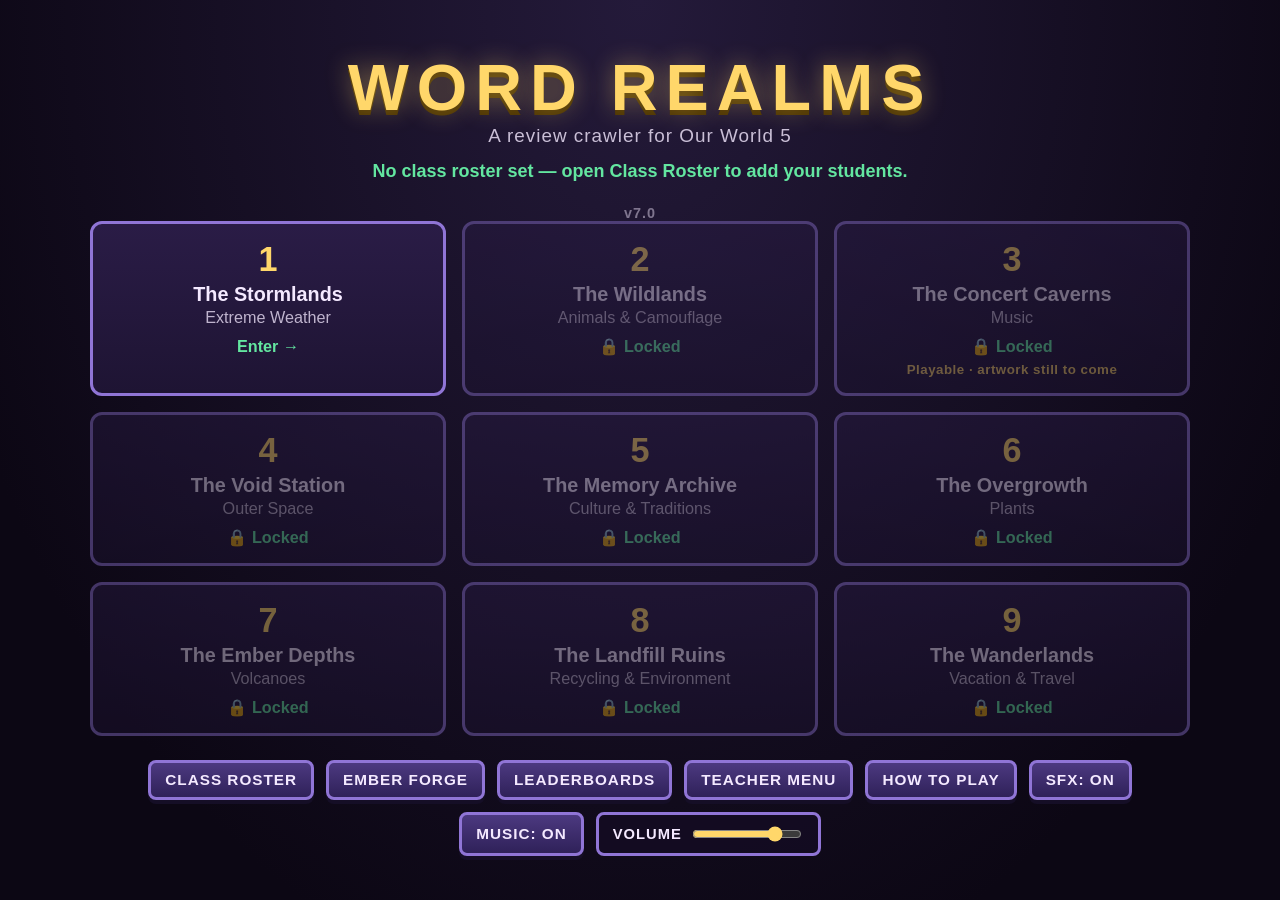
==== commit 6d717435: "Add files via upload" ====
--- a/index.html
+++ b/index.html
@@ -377,6 +377,12 @@
           <button id="btn-reroll-enc" class="pixel-btn tiny">Reroll</button>
         </div>
       </div>
+      <!-- A live status effect, stated where the class is already looking.
+           The chip beside the hero was correct and unreadable from the back
+           of a room, which had a whole class baffled by a correct answer
+           doing nothing. This band appears ABOVE the question, before they
+           answer, and says what is about to happen. -->
+      <div class="debuff-band" id="enc-debuff-band" style="display:none;"></div>
       <div class="q" id="enc-question">—</div>
       <div class="stake-gate" id="enc-stake-gate" style="display:none;"></div>
       <div class="commit-say" id="enc-commit-say" style="display:none;">
@@ -509,6 +515,12 @@
           <button id="btn-reroll-boss" class="pixel-btn tiny">Reroll</button>
         </div>
       </div>
+      <!-- A live status effect, stated where the class is already looking.
+           The chip beside the hero was correct and unreadable from the back
+           of a room, which had a whole class baffled by a correct answer
+           doing nothing. This band appears ABOVE the question, before they
+           answer, and says what is about to happen. -->
+      <div class="debuff-band" id="boss-debuff-band" style="display:none;"></div>
       <div class="q" id="boss-question">—</div>
       <div class="stake-gate" id="boss-stake-gate" style="display:none;"></div>
       <div class="commit-say" id="boss-commit-say" style="display:none;">
--- a/css/style.css
+++ b/css/style.css
@@ -738,7 +738,27 @@
   display: flex; justify-content: space-between; align-items: flex-start;
   gap: 16px; flex-wrap: wrap; margin-bottom: 14px;
 }
+/* One tab per unit the class has actually met, plus All. The report opens on
+   the unit they last played: after a Unit 3 lesson the question a teacher has
+   is "what do I reteach from THAT", and by Realm 9 the cumulative table is
+   nearly 300 rows deep. */
+.cur-tabs {
+  display: flex; flex-wrap: wrap; gap: 6px; margin: 0 0 12px;
+  border-bottom: 2px solid var(--line); padding-bottom: 8px;
+}
+.cur-tab {
+  font: inherit; font-size: .9rem; font-weight: 700; cursor: pointer;
+  padding: 6px 12px; border-radius: 8px; white-space: nowrap;
+  background: rgba(10,6,20,.5); color: var(--text);
+  border: 2px solid var(--line);
+}
+.cur-tab:hover { border-color: var(--gold); }
+.cur-tab.on {
+  background: linear-gradient(#4a3a7d, #2c2150);
+  border-color: var(--gold); color: #fff;
+}
 .cur-class { font-size: 1.35rem; font-weight: 900; color: var(--gold); }
+.cur-unit { font-size: .95rem; font-weight: 700; color: var(--text); opacity: .75; }
 .cur-sub { opacity: .82; font-size: .92rem; margin-top: 2px; }
 .cur-actions { display: flex; gap: 8px; flex-wrap: wrap; }
 .pixel-btn.small { padding: 8px 14px; font-size: .85rem; }
@@ -1090,15 +1110,62 @@
   display: flex; flex-wrap: wrap; justify-content: center;
   gap: 6px; min-height: 4px; max-width: 34vw;
 }
+/* v7.0: these were correct and unreadable. A 177x82 box in the bottom-left
+   corner with a 0.68rem hint is invisible on a classroom TV, and a whole class
+   spent a fight baffled by a correct answer doing nothing. Bigger type, a
+   symbol that reads as a shape before it reads as a word, and a coloured band
+   above the question (below) carrying the same information where the class is
+   already looking. */
 .status-chip {
-  display: flex; flex-direction: column; align-items: center; line-height: 1.05;
-  padding: 4px 12px; border-radius: 8px; border: 2px solid #7fc4ff;
-  background: rgba(14,26,46,.92); box-shadow: 0 4px 14px rgba(0,0,0,.55);
-}
+  display: flex; flex-direction: column; align-items: center; line-height: 1.08;
+  padding: 6px 14px; border-radius: 10px; border: 3px solid #7fc4ff;
+  background: rgba(14,26,46,.96); box-shadow: 0 4px 16px rgba(0,0,0,.6);
+}
+.status-chip .chip-icon { font-style: normal; font-size: 1.5rem; line-height: 1; }
 .status-chip b {
-  font-size: .92rem; font-weight: 900; letter-spacing: .6px; color: #cfe9ff;
-}
-.status-chip span { font-size: .68rem; opacity: .85; white-space: nowrap; }
+  font-size: 1.05rem; font-weight: 900; letter-spacing: .6px; color: #cfe9ff;
+}
+.status-chip span { font-size: .8rem; opacity: .95; white-space: nowrap; }
+
+/* The band above the question. It says what is about to happen to the student
+   who is answering, before they answer. */
+.debuff-band {
+  margin: 0 0 10px; padding: 10px 16px; border-radius: 10px;
+  border: 3px solid #8fd8ff; background: rgba(16,44,68,.95);
+  font-size: 1.12rem; font-weight: 800; line-height: 1.3; color: #eaf8ff;
+  text-align: center; box-shadow: 0 4px 18px rgba(0,0,0,.5);
+}
+.debuff-band.expose { border-color: var(--bad); background: rgba(64,16,28,.95); color: #ffd7de; }
+.debuff-band.freeze { border-color: #b9e6ff; background: rgba(24,52,78,.96);
+                      animation: chipPulse 1s ease-in-out infinite; }
+
+/* The answer, written down, after a blind call. A SAFE question always leaves
+   the right option on screen in green; this is the equivalent for a question
+   that never had options at all. */
+.answer-reveal {
+  display: flex; flex-direction: column; align-items: center; gap: 4px;
+  padding: 14px 18px; border-radius: 12px; border: 3px solid var(--good);
+  background: rgba(16,52,36,.95);
+}
+.answer-reveal.bad { border-color: var(--bad); background: rgba(64,16,28,.95); }
+.answer-reveal .ar-tag {
+  font-size: .82rem; font-weight: 900; letter-spacing: 2px; opacity: .9;
+  color: #b6f5d6;
+}
+.answer-reveal.bad .ar-tag { color: #ffc2cc; }
+.answer-reveal .ar-answer {
+  font-size: 1.7rem; font-weight: 900; line-height: 1.2; text-align: center;
+  color: #fff;
+}
+
+/* The sentence a spot-the-error question keeps on screen during a blind call:
+   the student says which word is wrong, so the words have to stay readable -
+   but untappable, because this is the say-it-aloud road. */
+.cs-line {
+  margin: 8px 0 2px; padding: 10px 14px; border-radius: 8px;
+  background: rgba(10,6,20,.55); border: 2px solid #4a3a7d;
+  font-size: 1.25rem; font-weight: 700; line-height: 1.35; text-align: center;
+}
 .status-chip.chill  { border-color: #8fd8ff; background: rgba(16,44,68,.92); }
 .status-chip.chill b { color: #d6f2ff; }
 .status-chip.expose { border-color: var(--bad); background: rgba(64,16,28,.92); }
